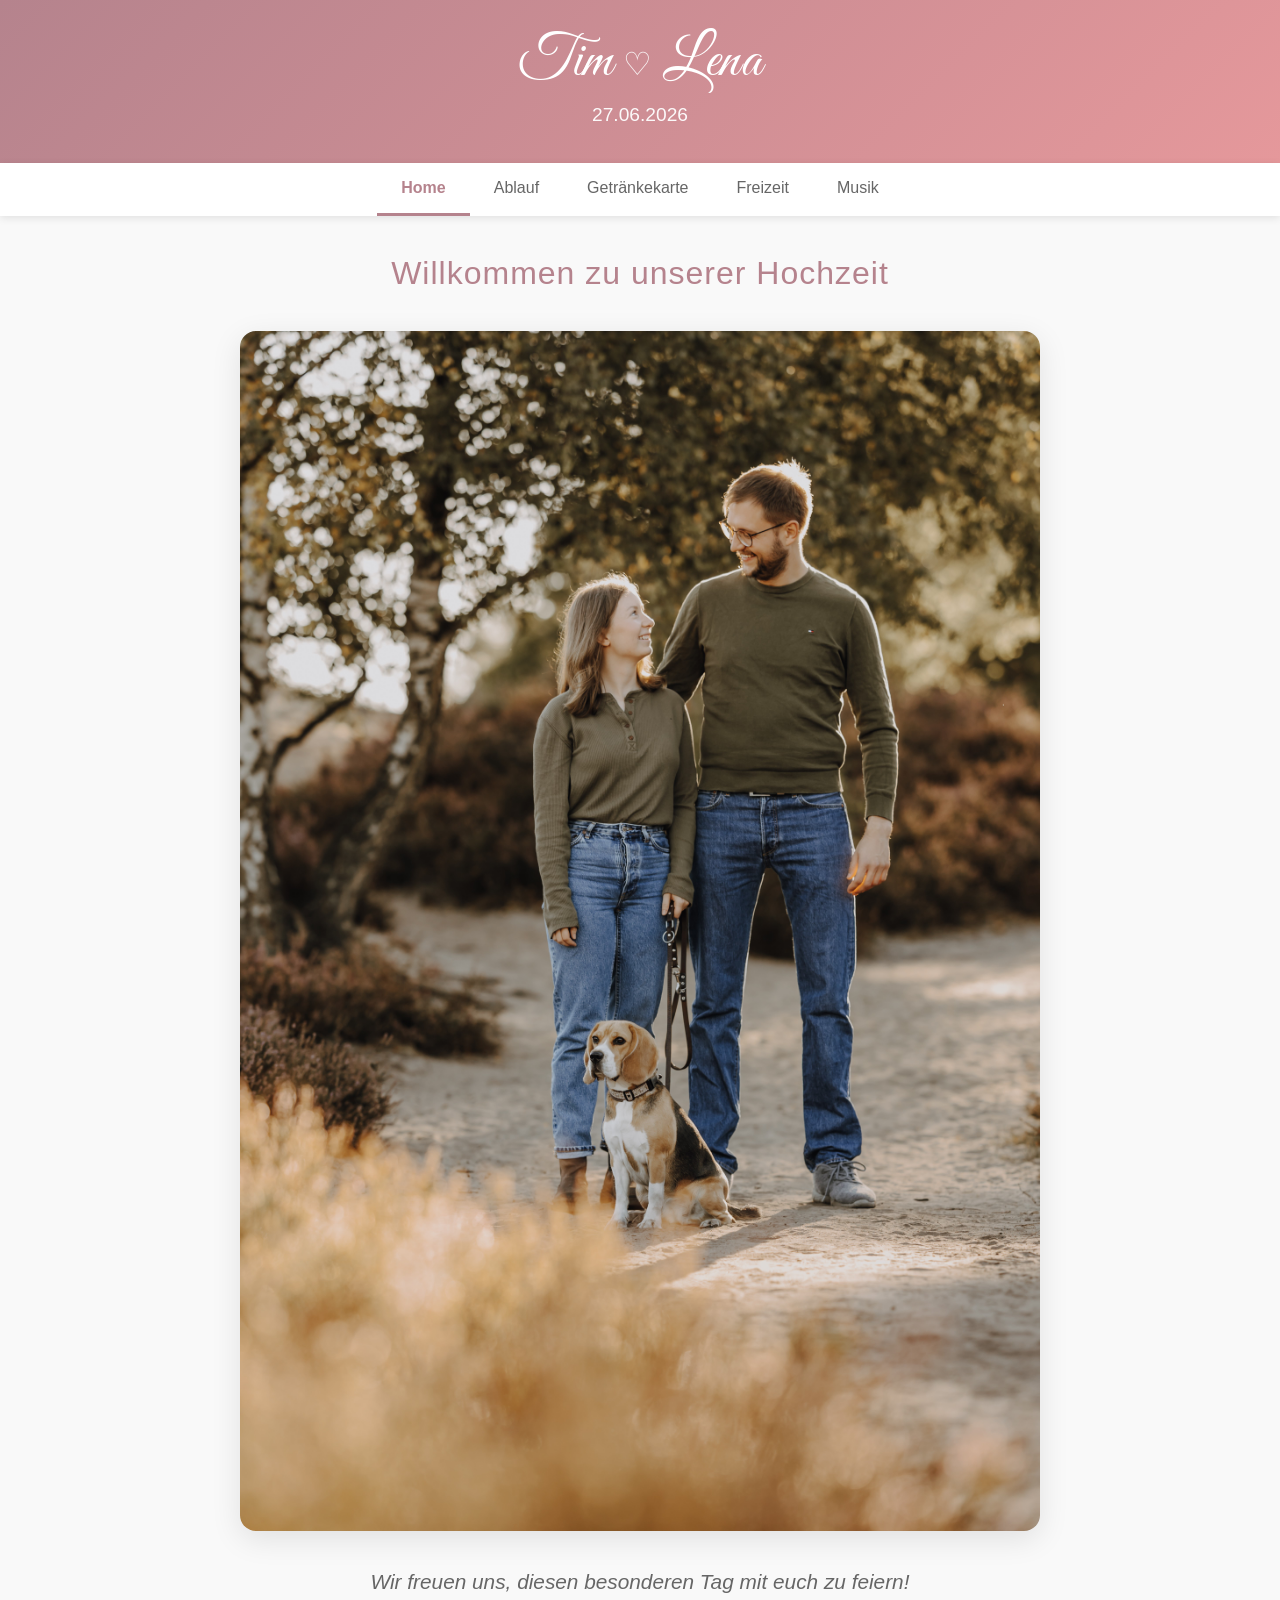
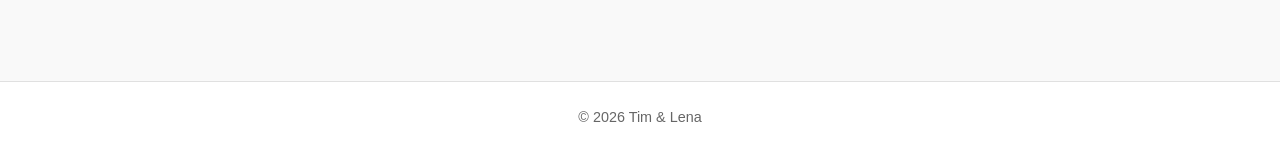
==== index.html @ 91279729 "Enhance header styles: update font family, size, weight, and letter-spacing for improved aesthetics" ====
<!DOCTYPE html>
<html lang="de">
<head>
    <meta charset="UTF-8">
    <meta name="viewport" content="width=device-width, initial-scale=1.0, viewport-fit=cover">
    <title>Tim & Lena - Hochzeit 27.06.2026</title>
    <meta name="description" content="Hochzeitswebseite Tim & Lena - 27.06.2026">
    <link rel="preconnect" href="https://fonts.googleapis.com">
    <link rel="preconnect" href="https://fonts.gstatic.com" crossorigin>
    <link href="https://fonts.googleapis.com/css2?family=Great+Vibes&display=swap" rel="stylesheet">
    <link rel="icon" type="image/svg+xml" href="favicon.svg">
    <link rel="stylesheet" href="styles.css">
</head>
<body>
    <!-- Header -->
    <header class="header">
        <h1>Tim <span class="heart">♡</span> Lena</h1>
        <p class="date">27.06.2026</p>
    </header>

    <!-- Tab Navigation -->
    <nav class="tab-navigation">
        <button class="tab-button active" data-tab="home">Home</button>
        <button class="tab-button" data-tab="ablauf">Ablauf</button>
        <button class="tab-button" data-tab="getraenke">Getränkekarte</button>
        <button class="tab-button" data-tab="freizeit">Freizeit</button>
        <button class="tab-button" data-tab="musik">Musik</button>
    </nav>

    <!-- Main Content Container -->
    <main class="content-container">
        
        <!-- Home Tab -->
        <section id="home" class="tab-content active">
            <div class="home-container">
                <h2 class="welcome-title">Willkommen zu unserer Hochzeit</h2>
                <div class="home-image-wrapper">
                    <img src="bild.jpg" alt="Tim & Lena" class="home-image" decoding="async">
                </div>
                <p class="welcome-text">Wir freuen uns, diesen besonderen Tag mit euch zu feiern!</p>

                <!-- Zeitstrahl 2012-2026 (auskommentiert)
                <section class="love-timeline-section" aria-labelledby="love-timeline-title">
                    <h3 id="love-timeline-title" class="love-timeline-title">Unser Zeitstrahl 2012-2026</h3>
                    <div class="love-timeline-grid">
                        <article class="love-year-card">
                            <p class="love-year">2012</p>
                            <img src="fotos/2014.JPEG" alt="Foto aus unserem Jahr 2012" class="love-year-image" loading="lazy">
                        </article>
                        <article class="love-year-card">
                            <p class="love-year">2013</p>
                            <img src="fotos/2015.JPEG" alt="Foto aus unserem Jahr 2013" class="love-year-image" loading="lazy">
                        </article>
                        <article class="love-year-card">
                            <p class="love-year">2014</p>
                            <img src="fotos/2014.JPEG" alt="Foto aus unserem Jahr 2014" class="love-year-image" loading="lazy">
                        </article>
                        <article class="love-year-card">
                            <p class="love-year">2015</p>
                            <img src="fotos/2015.JPEG" alt="Foto aus unserem Jahr 2015" class="love-year-image" loading="lazy">
                        </article>
                        <article class="love-year-card">
                            <p class="love-year">2016</p>
                            <img src="fotos/2016.JPEG" alt="Foto aus unserem Jahr 2016" class="love-year-image" loading="lazy">
                        </article>
                        <article class="love-year-card">
                            <p class="love-year">2017</p>
                            <img src="fotos/2017.JPEG" alt="Foto aus unserem Jahr 2017" class="love-year-image" loading="lazy">
                        </article>
                        <article class="love-year-card">
                            <p class="love-year">2018</p>
                            <img src="fotos/2018_1.JPG" alt="Foto aus unserem Jahr 2018" class="love-year-image" loading="lazy">
                        </article>
                        <article class="love-year-card">
                            <p class="love-year">2019</p>
                            <img src="fotos/2019.JPEG" alt="Foto aus unserem Jahr 2019" class="love-year-image" loading="lazy">
                        </article>
                        <article class="love-year-card">
                            <p class="love-year">2020</p>
                            <img src="fotos/2020.JPEG" alt="Foto aus unserem Jahr 2020" class="love-year-image" loading="lazy">
                        </article>
                        <article class="love-year-card">
                            <p class="love-year">2021</p>
                            <img src="fotos/2021.JPEG" alt="Foto aus unserem Jahr 2021" class="love-year-image" loading="lazy">
                        </article>
                        <article class="love-year-card">
                            <p class="love-year">2022</p>
                            <img src="fotos/2022.JPEG" alt="Foto aus unserem Jahr 2022" class="love-year-image" loading="lazy">
                        </article>
                        <article class="love-year-card">
                            <p class="love-year">2023</p>
                            <img src="fotos/2023.JPEG" alt="Foto aus unserem Jahr 2023" class="love-year-image" loading="lazy">
                        </article>
                        <article class="love-year-card">
                            <p class="love-year">2024</p>
                            <img src="fotos/2024.JPEG" alt="Foto aus unserem Jahr 2024" class="love-year-image" loading="lazy">
                        </article>
                        <article class="love-year-card">
                            <p class="love-year">2025</p>
                            <img src="fotos/2025_1.JPEG" alt="Foto aus unserem Jahr 2025" class="love-year-image" loading="lazy">
                        </article>
                        <article class="love-year-card">
                            <p class="love-year">2026</p>
                            <img src="fotos/2026.JPEG" alt="Foto aus unserem Jahr 2026" class="love-year-image" loading="lazy">
                        </article>
                    </div>
                </section>
                -->
            </div>
        </section>

        <!-- Getränkekarte Tab -->
        <section id="getraenke" class="tab-content">
            <div class="drinks-container">
                <img src="getraenke.png" alt="Getränkekarte" class="drinks-image" loading="lazy" decoding="async">
                <a href="getraenke.png" download="Getraenkekarte_Tim_Lena.png" class="download-button">Herunterladen</a>
            </div>
        </section>

        <!-- Ablauf Tab -->
        <section id="ablauf" class="tab-content">
            <div class="timeline">
                <div class="timeline-item">
                    <div class="timeline-time">14:30 Uhr</div>
                    <div class="timeline-content">
                        <h3>Ankunft der Gäste</h3>
                        <p>Wir freuen uns, euch zu unserer Hochzeit willkommen zu heißen.</p>
                    </div>
                </div>
                <div class="timeline-item">
                    <div class="timeline-time">15:00 Uhr</div>
                    <div class="timeline-content">
                        <h3>Kaffee & Kuchen</h3>
                        <p>Gemeinsam schneiden wir die Hochzeitstorte an. Anschließend gibt es ein leckeres Kuchenbuffet und Kaffee.</p>
                    </div>
                </div>
                
                <!-- Freizeit Hinweis -->
                <div class="timeline-divider">
                    <div class="freizeit-text">
                        <strong>Im Anschluss:</strong> Zeit für gemütliches Beisammensein. Lust auf etwas Abwechslung zwischendurch? Unter <a href="#freizeit" class="spiele-link" data-tab-target="freizeit">Freizeit</a> findet ihr viele tolle Ideen und Aktivitäten.<br><br>
                        
                    </div>
                </div>
                
                <div class="timeline-item">
                    <div class="timeline-time">18:00 Uhr</div>
                    <div class="timeline-content">
                        <h3>Abendessen</h3>
                        <p>Gemeinsames Abendessen vom Grillbuffet</p>
                    </div>
                </div>
                
                <!-- Abend Hinweis -->
                <div class="timeline-divider">
                    <p class="freizeit-text"><strong>Im Anschluss:</strong> Musik & Snacks. Wer Lust hat, kann tanzen oder den Abend bei guten Gesprächen genießen. Als Stärkung für die Nacht wartet frisches Popcorn direkt aus der Maschine auf euch, zusammen mit anderen kleinen Snacks.</p>
                </div>
            </div>
        </section>

        <!-- Freizeit Tab -->
        <section id="freizeit" class="tab-content">
            <div class="freizeit-container">
                <div class="freizeit-subnav" role="tablist" aria-label="Freizeit Kategorien">
                    <button class="freizeit-subtab-button active" data-freizeit-tab="spiele" role="tab" aria-selected="true">Spiele</button>
                    <button class="freizeit-subtab-button" data-freizeit-tab="fotos" role="tab" aria-selected="false">Fotos</button>
                    <button class="freizeit-subtab-button" data-freizeit-tab="gaestebuch" role="tab" aria-selected="false">Gästebuch</button>
                </div>

                <div id="freizeit-spiele" class="freizeit-subtab-content active">
                    <div class="games-container-wrapper">
                        <p class="games-intro">Wir haben eine Auswahl an Spielen für euch vorbereitet, die ihr gerne nutzen könnt. Für alle Spiele, die etwas mehr Platz benötigen - wie zum Beispiel eine ausgiebige Partie Wikinger Schach - ist die große Wiese hinter dem Haus (Schützenplatz) der perfekte Ort. Ihr gelangt direkt über die Pforte hinter dem Gartenhäuschen auf die Wiese. Wir wünschen euch ganz viel Spaß!</p>
                    </div>
                    <div class="games-container">
                        <div class="game-card">
                            <button class="game-header">
                                <h3>Ringwerfen</h3>
                                <span class="accordion-icon">+</span>
                            </button>
                            <div class="game-content">
                                <p>Ringwerfen ist ein ruhiges, leichtes Geschicklichkeitsspiel für Kinder und Erwachsene. Es kann einzeln, zu zweit oder in Teams gespielt werden.</p>
                                <h4>Ziel des Spiels</h4>
                                <p>Mit den Wurfringen möglichst viele Punkte erzielen, indem man die Ringe über die Pins mit den höchsten Punktzahlen wirft.</p>
                                <h4>So wird gespielt</h4>
                                <ul>
                                    <li>Das Zielkreuz mit den 5 Pins wird auf den Boden gelegt.</li>
                                    <li>Die Pins sind mit verschiedenen Punktzahlen beschriftet.</li>
                                    <li>Eine Grundlinie wird in ca. 4 m Entfernung markiert (Abstand kann je nach Alter und Fähigkeit angepasst werden).</li>
                                    <li>Jeder Spieler oder jedes Team wirft nacheinander mit 1 bis 5 Ringen.</li>
                                    <li>Jeder Ring, der über einem Pin landet, bringt die entsprechende Punktzahl.</li>
                                </ul>
                                <h4>Wertung</h4>
                                <ul>
                                    <li>Die Punkte aller geworfenen Ringe werden addiert.</li>
                                    <li>Wer die höchste Gesamtpunktzahl erreicht, gewinnt die Runde.</li>
                                </ul>
                                <h4>Varianten</h4>
                                <ul>
                                    <li>Bis zu 5 Spieler können gleichzeitig mit je einem Ring antreten.</li>
                                    <li>Alternativ können beliebig viele Spieler mit 5 oder weniger Ringen spielen.</li>
                                    <li>Nach jedem Durchgang kann die Entfernung zur Grundlinie vergrößert werden, um den Schwierigkeitsgrad zu steigern.</li>
                                </ul>
                            </div>
                        </div>

                        <div class="game-card">
                            <button class="game-header">
                                <h3>Riesenmikado</h3>
                                <span class="accordion-icon">+</span>
                            </button>
                            <div class="game-content">
                                <p>Riesenmikado ist die XXL-Variante des klassischen Mikado-Spiels. Es kann einzeln, zu zweit oder in Teams gespielt werden.</p>
                                <h4>Ziel des Spiels</h4>
                                <p>Die Stäbe sollen nacheinander aufgehoben werden, ohne dass sich ein anderer Stab bewegt. Je schwieriger der Stab, desto mehr Punkte gibt es.</p>
                                <h4>So wird gespielt</h4>
                                <ul>
                                    <li>Die Stäbe werden zu einem Bündel zusammengehalten und fallen gelassen, sodass sie sich kreuz und quer verteilen.</li>
                                    <li>Gespielt wird reihum: Wer an der Reihe ist, versucht einen Stab aufzunehmen, ohne die anderen zu bewegen.</li>
                                    <li>Gelingt es, darf der Spieler weitermachen. Bewegt sich ein anderer Stab, ist der nächste Spieler dran.</li>
                                    <li>In Teams wird gemeinsam gesammelt - die Punkte werden am Ende addiert.</li>
                                </ul>
                                <h4>Punktewertung</h4>
                                <ul>
                                    <li>Jeder Stab hat eine bestimmte Anzahl an Farbstrichen.</li>
                                    <li>Beim Einsammeln werden die Striche gezählt.</li>
                                    <li>Am Ende gewinnt das Team oder der Spieler mit den meisten gesammelten Strichen.</li>
                                </ul>
                                <h4>Spielende</h4>
                                <ul>
                                    <li>Wenn alle Stäbe eingesammelt wurden, werden die Punkte gezählt.</li>
                                    <li>Das Team oder der Spieler mit der höchsten Punktzahl gewinnt.</li>
                                </ul>
                            </div>
                        </div>

                        <div class="game-card">
                            <button class="game-header">
                                <h3>Shuffleboard</h3>
                                <span class="accordion-icon">+</span>
                            </button>
                            <div class="game-content">
                                <p>Shuffleboard ist ein Geschicklichkeitsspiel, bei dem Pucks über eine Bahn geschoben werden müssen. Es kann einzeln oder in Teams gespielt werden.</p>
                                <h4>Ziel des Spiels</h4>
                                <p>Die Pucks möglichst nah an das Ziel schieben oder in die höchsten Punktezonen platzieren.</p>
                                <h4>So wird gespielt</h4>
                                <ul>
                                    <li>Die Spielbahn wird auf einer ebenen Fläche aufgebaut.</li>
                                    <li>Jeder Spieler oder jedes Team erhält Pucks.</li>
                                    <li>Abwechselnd werden die Pucks über die Bahn geschoben.</li>
                                    <li>Ziel ist es, die Pucks in den markierten Zonen zu platzieren.</li>
                                </ul>
                                <h4>Wertung</h4>
                                <ul>
                                    <li>Je nach Zone, in der der Puck landet, gibt es unterschiedliche Punkte.</li>
                                    <li>Pucks, die von der Bahn fallen, zählen nicht.</li>
                                    <li>Das Team oder der Spieler mit der höchsten Punktzahl gewinnt.</li>
                                </ul>
                            </div>
                        </div>

                        <div class="game-card">
                            <button class="game-header">
                                <h3>Leitergolf</h3>
                                <span class="accordion-icon">+</span>
                            </button>
                            <div class="game-content">
                                <p>Leitergolf (auch Leiterwurfspiel genannt) ist ein unterhaltsames Wurfspiel für draußen. Es kann einzeln, zu zweit oder in Teams gespielt werden.</p>
                                <h4>Ziel des Spiels</h4>
                                <p>Mit den Bolas (zwei durch ein Seil verbundene Bälle) möglichst viele Punkte erzielen, indem man sie auf die Sprossen der Leiter wirft.</p>
                                <h4>So wird gespielt</h4>
                                <ul>
                                    <li>Die Leitergestelle werden im Abstand von ca. 5 Metern aufgestellt.</li>
                                    <li>Jeder Spieler oder jedes Team erhält 3 Bolas (meist in verschiedenen Farben).</li>
                                    <li>Abwechselnd werfen die Spieler ihre Bolas auf die gegnerische Leiter.</li>
                                    <li>Die Bolas sollen sich um die Sprossen wickeln und dort hängen bleiben.</li>
                                    <li>Jede Sprosse hat einen unterschiedlichen Punktewert (meist: obere Sprosse 3 Punkte, mittlere 2 Punkte, untere 1 Punkt).</li>
                                </ul>
                                <h4>Wertung</h4>
                                <ul>
                                    <li>Nach jeder Runde werden die Punkte gezählt.</li>
                                    <li>Nur Bolas, die fest um eine Sprosse gewickelt sind, zählen.</li>
                                    <li>Das Spiel wird bis zu einer vereinbarten Punktzahl gespielt (z.B. 21 Punkte).</li>
                                    <li>Wer zuerst die Zielpunktzahl erreicht, gewinnt.</li>
                                </ul>
                            </div>
                        </div>

                        <div class="game-card">
                            <button class="game-header">
                                <h3>Wikinger Schach</h3>
                                <span class="accordion-icon">+</span>
                            </button>
                            <div class="game-content">
                                <p>Wikinger Schach, auch Kubb genannt, ist ein traditionelles skandinavisches Wurfspiel für draußen. Es wird in zwei Teams gespielt.</p>
                                <h4>Ziel des Spiels</h4>
                                <p>Alle gegnerischen Kubbs (Holzklötze) und zum Schluss den König in der Spielfeldmitte umwerfen.</p>
                                <h4>So wird gespielt</h4>
                                <ul>
                                    <li>Das Spielfeld (ca. 5x8 Meter) wird mit den Eckstäben markiert.</li>
                                    <li>Je 5 Kubbs werden auf den beiden Grundlinien aufgestellt, der König steht in der Mitte.</li>
                                    <li>Die Teams werfen abwechselnd mit 6 Wurfhölzern auf die gegnerischen Kubbs.</li>
                                    <li>Umgeworfene Kubbs werden vom Gegner ins eigene Feld geworfen und dort wieder aufgestellt (Feldkubbs).</li>
                                    <li>In der nächsten Runde müssen zuerst alle Feldkubbs umgeworfen werden, bevor die Basiskubbs angegriffen werden dürfen.</li>
                                </ul>
                                <h4>Spielende</h4>
                                <ul>
                                    <li>Wenn alle gegnerischen Kubbs umgeworfen sind, darf das Team versuchen, den König zu treffen.</li>
                                    <li>Wer den König umwirft, gewinnt das Spiel.</li>
                                    <li>Achtung: Wird der König zu früh umgeworfen, verliert das Team sofort!</li>
                                </ul>
                            </div>
                        </div>

                        <div class="game-card">
                            <button class="game-header">
                                <h3>Stakk</h3>
                                <span class="accordion-icon">+</span>
                            </button>
                            <div class="game-content">
                                <p>Stakk ist ein modernes Outdoor-Wurfspiel, das Geschicklichkeit und Strategie vereint. Es kann einzeln oder in Teams gespielt werden.</p>
                                <h4>Ziel des Spiels</h4>
                                <p>Mit den Wurfscheiben die eigenen Stapel bauen und die gegnerischen Stapel umwerfen, um als Erstes eine Reihe von 5 Scheiben zu erreichen.</p>
                                <h4>So wird gespielt</h4>
                                <ul>
                                    <li>Die Spieler stehen in ca. 4-6 Meter Entfernung voneinander.</li>
                                    <li>Jeder Spieler oder jedes Team erhält 8 Wurfscheiben in einer Farbe.</li>
                                    <li>Abwechselnd werfen die Spieler ihre Scheiben auf die gegnerische Seite.</li>
                                    <li>Eine Scheibe, die auf der Spielfläche landet, wird zum Stapel hinzugefügt.</li>
                                    <li>Trifft man einen gegnerischen Stapel, wird dieser verkleinert oder zerstört.</li>
                                </ul>
                                <h4>Wertung und Spielende</h4>
                                <ul>
                                    <li>Wer zuerst einen Stapel von 5 Scheiben erreicht, gewinnt das Spiel.</li>
                                    <li>Alternativ kann auf Punkte gespielt werden: Jede Scheibe im Stapel = 1 Punkt.</li>
                                    <li>Das Team mit den meisten Punkten nach einer festgelegten Anzahl von Runden gewinnt.</li>
                                </ul>
                            </div>
                        </div>
                    </div>
                </div>

                <div id="freizeit-gaestebuch" class="freizeit-subtab-content">
                    <div class="guestbook-box">
                        <h3>Gästebuch</h3>
                        <p>Unser Gästebuch liegt für euch bereit und freut sich über liebe Worte, Erinnerungen und kleine Wünsche für uns. Wenn ihr mögt, könnt ihr eure Fotos aus der Fotobox direkt ausdrucken und dazukleben.</p>
                    </div>
                </div>

                <div id="freizeit-fotos" class="freizeit-subtab-content">
                    <div class="photos-container">
                        <div class="photos-box">
                            <h3>Fotobox</h3>
                            <p class="photos-intro">Im Wohnzimmer steht eine Fotobox für euch bereit! Haltet die schönsten Momente des Tages fest – alle Fotos werden automatisch digital gespeichert. Für unser Gästebuch und als persönliche Erinnerung habt ihr die Möglichkeit, eure Lieblingsbilder direkt auszudrucken. Da die Druckkapazität begrenzt ist, bitten wir euch, damit sorgsam umzugehen.</p>
                        </div>
                    </div>

                    <div class="photos-container">
                        <div class="photos-box photos-snapshots-box">
                            <h3>Schnappschüsse</h3>
                            <p>Habt ihr im Laufe des Tages besondere, lustige oder emotionale Momente mit eurem Smartphone eingefangen? Wir würden uns riesig freuen, wenn ihr diese Erinnerungen mit uns teilt und sie in unser gemeinsames Fotoalbum hochladet. Scannt dafür einfach ganz unkompliziert den QR-Code. Falls ihr etwas Inspiration für tolle Motive sucht, schaut mal hier vorbei:</p>
                        </div>

                        <div class="photo-challenge">
                            <h3>Inspiration</h3>
                            <div class="challenge-grid">
                                <div class="challenge-item">
                                    <span class="challenge-number">1</span>
                                    <p>Mache ein Foto mit dem Gast, der den kürzesten Anreiseweg hatte.</p>
                                </div>
                                <div class="challenge-item">
                                    <span class="challenge-number">2</span>
                                    <p>Fotografiere das lustigste Tanzbild</p>
                                </div>
                                <div class="challenge-item">
                                    <span class="challenge-number">3</span>
                                    <p>Halte einen besonderen Moment beim Spielen fest</p>
                                </div>
                                <div class="challenge-item">
                                    <span class="challenge-number">4</span>
                                    <p>Mache ein Selfie mit dem Brautpaar</p>
                                </div>
                                <div class="challenge-item">
                                    <span class="challenge-number">5</span>
                                    <p>Fotografiere das schönste Lächeln des Tages</p>
                                </div>
                                <div class="challenge-item">
                                    <span class="challenge-number">6</span>
                                    <p>Mache ein Gruppenfoto mit deinem Tisch</p>
                                </div>
                                <div class="challenge-item">
                                    <span class="challenge-number">7</span>
                                    <p>Fotografiere das schönste Outfit</p>
                                </div>
                                <div class="challenge-item">
                                    <span class="challenge-number">8</span>
                                    <p>Halte einen spontanen Moment fest</p>
                                </div>
                                <div class="challenge-item">
                                    <span class="challenge-number">9</span>
                                    <p>Mache ein Foto beim Grillbuffet</p>
                                </div>
                                <div class="challenge-item">
                                    <span class="challenge-number">10</span>
                                    <p>Mache ein Foto mit einer Person, die du vor dieser Hochzeit noch nicht kanntest.</p>
                                </div>
                            </div>
                        </div>

                        <div class="photo-album-notice">
                            <p><strong>Hinweis:</strong> Aus datenschutzrechtlichen Gründen steht das gemeinsame Fotoalbum nur über einen QR-Code zur Verfügung und ist nicht auf dieser Webseite zu finden. Den QR-Code findet ihr vor Ort bei der Hochzeit.</p>
                        </div>
                    </div>
                </div>
            </div>
        </section>

        <!-- Musik Tab -->
        <section id="musik" class="tab-content">
            <div class="music-container">
                <p class="music-intro">Hilf uns, die perfekte Playlist für unsere Hochzeit zu erstellen! Füge deine Lieblingssongs hinzu und feiere mit uns zu deiner Musik.</p>
                <div class="music-box">
                    <h3>Unsere kollaborative Hochzeits-Playlist</h3>
                    <p>Unsere Spotify-Playlist ist kollaborativ – das bedeutet, jeder kann Songs hinzufügen!</p>
                    <a href="#" class="spotify-button" target="_blank" rel="noopener noreferrer">Zur Spotify Playlist</a>
                    
                    <div class="music-instructions">
                        <h4>So fügst du Songs hinzu:</h4>
                        <ol>
                            <li>Klicke auf den Button oben, um zur Playlist zu gelangen</li>
                            <li>Öffne die Playlist in der Spotify-App (falls du sie installiert hast)</li>
                            <li>Tippe auf die drei Punkte (...) und wähle "Zur Playlist hinzufügen"</li>
                            <li>Oder: Suche deinen Lieblingssong und füge ihn direkt hinzu</li>
                        </ol>
                    </div>
                    
                    <p class="music-note">Tipp: Wenn du Spotify noch nicht hast, kannst du es kostenlos herunterladen!</p>
                </div>
            </div>
        </section>

    </main>

    <!-- Footer -->
    <footer class="footer">
        <p>&copy; 2026 Tim & Lena</p>
    </footer>

    <!-- Back to Top Button -->
    <button id="backToTop" class="back-to-top" aria-label="Nach oben scrollen">
        <span>↑</span>
    </button>

    <script src="script.js"></script>
</body>
</html>
---- styles.css ----
/* ===== Reset & Base Styles ===== */
* {
    margin: 0;
    padding: 0;
    box-sizing: border-box;
}

:root {
    --rosa: #FFC0CB;
    --altrosa: #E5989B;
    --dunkel-rosa: #B5838D;
    --hellgrau: #F9F9F9;
    --weiss: #FFFFFF;
    --text-dunkel: #333333;
    --text-hell: #666666;
    --schatten: rgba(0, 0, 0, 0.1);
}

html {
    scroll-behavior: smooth;
}

body {
    font-family: 'Segoe UI', Tahoma, Geneva, Verdana, sans-serif;
    background-color: var(--hellgrau);
    color: var(--text-dunkel);
    line-height: 1.6;
    min-height: 100vh;
    display: flex;
    flex-direction: column;
    -webkit-font-smoothing: antialiased;
    -moz-osx-font-smoothing: grayscale;
    overflow-x: hidden;
}

img {
    max-width: 100%;
    height: auto;
}

a,
p,
h1,
h2,
h3,
h4,
li {
    overflow-wrap: break-word;
}

/* ===== Header ===== */
.header {
    background: linear-gradient(135deg, var(--dunkel-rosa) 0%, var(--altrosa) 100%);
    color: var(--weiss);
    text-align: center;
    padding: 2rem 1rem;
    box-shadow: 0 2px 10px var(--schatten);
}

.header h1 {
    font-family: 'Great Vibes', 'Brush Script MT', cursive;
    font-size: 3.6rem;
    font-weight: 400;
    letter-spacing: 0.25px;
    line-height: 1.05;
    margin-bottom: 0.5rem;
}

.header .heart {
    color: var(--weiss);
    font-size: 2rem;
    display: inline-block;
    animation: heartbeat 2s ease-in-out infinite;
    opacity: 0.9;
}

@keyframes heartbeat {
    0%, 100% {
        transform: scale(1);
    }
    50% {
        transform: scale(1.1);
    }
}

.header .date {
    font-size: 1.2rem;
    font-weight: 300;
    opacity: 0.95;
}

/* ===== Tab Navigation ===== */
.tab-navigation {
    background-color: var(--weiss);
    display: flex;
    justify-content: center;
    flex-wrap: wrap;
    box-shadow: 0 2px 8px var(--schatten);
    position: sticky;
    top: 0;
    z-index: 100;
    gap: 0;
    padding-left: env(safe-area-inset-left);
    padding-right: env(safe-area-inset-right);
}

.tab-button {
    background-color: transparent;
    border: none;
    padding: 1rem 1.5rem;
    font-size: 1rem;
    color: var(--text-hell);
    cursor: pointer;
    transition: all 0.3s ease;
    border-bottom: 3px solid transparent;
    font-weight: 500;
    -webkit-tap-highlight-color: transparent;
    touch-action: manipulation;
}

.tab-button:hover {
    color: var(--dunkel-rosa);
    background-color: var(--hellgrau);
}

.tab-button.active {
    color: var(--dunkel-rosa);
    border-bottom-color: var(--dunkel-rosa);
    font-weight: 600;
}

.tab-button:focus {
    outline: 2px solid var(--altrosa);
    outline-offset: -2px;
}

/* ===== Main Content ===== */
.content-container {
    flex: 1;
    max-width: 1200px;
    width: 100%;
    margin: 0 auto;
    padding: 2rem 1rem;
    padding-left: max(1rem, env(safe-area-inset-left));
    padding-right: max(1rem, env(safe-area-inset-right));
}

.tab-content {
    display: none;
    animation: fadeIn 0.4s ease-in;
}

.tab-content.active {
    display: block;
}

@keyframes fadeIn {
    from {
        opacity: 0;
        transform: translateY(10px);
    }
    to {
        opacity: 1;
        transform: translateY(0);
    }
}

.tab-content h2 {
    font-size: 2rem;
    color: var(--dunkel-rosa);
    margin-bottom: 1.5rem;
    text-align: center;
    font-weight: 400;
}

/* ===== Home Tab ===== */
.home-container {
    text-align: center;
    max-width: 800px;
    margin: 0 auto;
}

.welcome-title {
    font-size: 2.5rem;
    color: var(--dunkel-rosa);
    margin-bottom: 2rem;
    font-weight: 300;
    letter-spacing: 1px;
}

.home-image-wrapper {
    margin: 2rem 0;
    border-radius: 16px;
    overflow: hidden;
    box-shadow: 0 8px 30px var(--schatten);
}

.home-image {
    width: 100%;
    height: auto;
    display: block;
    object-fit: cover;
}

.welcome-text {
    font-size: 1.3rem;
    color: var(--text-hell);
    line-height: 1.8;
    margin-top: 2rem;
    font-style: italic;
}

.love-timeline-section {
    margin-top: 3.5rem;
    text-align: left;
}

.love-timeline-title {
    font-size: 1.9rem;
    color: var(--dunkel-rosa);
    text-align: center;
    margin-bottom: 1.75rem;
    font-weight: 400;
}

.love-timeline-grid {
    display: grid;
    grid-template-columns: repeat(auto-fit, minmax(180px, 1fr));
    gap: 1.2rem;
}

.love-year-card {
    background-color: var(--weiss);
    border-radius: 12px;
    box-shadow: 0 4px 14px var(--schatten);
    overflow: hidden;
    border: 1px solid #f0e4e7;
    transition: transform 0.25s ease, box-shadow 0.25s ease;
}

.love-year-card:hover {
    transform: translateY(-4px);
    box-shadow: 0 10px 24px rgba(0, 0, 0, 0.16);
}

.love-year {
    font-size: 1.05rem;
    font-weight: 700;
    letter-spacing: 1px;
    color: var(--weiss);
    background: linear-gradient(135deg, var(--dunkel-rosa) 0%, var(--altrosa) 100%);
    padding: 0.55rem 0.9rem;
    margin: 0;
    text-align: center;
}

.love-year-image {
    width: 100%;
    aspect-ratio: 4 / 5;
    display: block;
    object-fit: cover;
}

/* ===== Getränkekarte Tab ===== */
.drinks-container {
    background-color: var(--weiss);
    border-radius: 12px;
    padding: 2rem;
    box-shadow: 0 4px 15px var(--schatten);
    text-align: center;
}

.drinks-image {
    max-width: 100%;
    height: auto;
    border-radius: 8px;
    margin-bottom: 1.5rem;
    box-shadow: 0 2px 10px var(--schatten);
}

.download-button {
    display: inline-block;
    background-color: var(--dunkel-rosa);
    color: var(--weiss);
    padding: 0.75rem 2rem;
    border-radius: 25px;
    text-decoration: none;
    font-weight: 500;
    transition: all 0.3s ease;
    box-shadow: 0 2px 8px var(--schatten);
}

.download-button:hover {
    background-color: var(--altrosa);
    transform: translateY(-2px);
    box-shadow: 0 4px 12px var(--schatten);
}

/* ===== Ablauf Tab ===== */
.timeline {
    position: relative;
    padding-left: 3rem;
}

.timeline::before {
    content: '';
    position: absolute;
    left: 0;
    top: 0;
    bottom: 0;
    width: 4px;
    background: linear-gradient(to bottom, var(--rosa), var(--altrosa), var(--dunkel-rosa));
    border-radius: 2px;
}

.timeline-item {
    position: relative;
    margin-bottom: 3rem;
    padding-left: 2rem;
}

.timeline-item::before {
    content: '';
    position: absolute;
    left: -1rem;
    top: 0.5rem;
    width: 1.5rem;
    height: 1.5rem;
    border-radius: 50%;
    background: linear-gradient(135deg, var(--dunkel-rosa) 0%, var(--altrosa) 100%);
    border: 4px solid var(--weiss);
    box-shadow: 0 0 0 4px var(--rosa), 0 2px 8px rgba(0, 0, 0, 0.15);
    z-index: 2;
}

.timeline-time {
    display: inline-block;
    background: linear-gradient(135deg, var(--dunkel-rosa) 0%, var(--altrosa) 100%);
    color: var(--weiss);
    font-size: 1.2rem;
    font-weight: 700;
    padding: 0.5rem 1.25rem;
    border-radius: 25px;
    margin-bottom: 0.75rem;
    box-shadow: 0 3px 10px rgba(181, 131, 141, 0.3);
    letter-spacing: 0.5px;
}

.timeline-content {
    background-color: var(--weiss);
    padding: 2rem;
    border-radius: 12px;
    box-shadow: 0 4px 15px var(--schatten);
    transition: all 0.3s ease;
    border-left: 4px solid var(--altrosa);
}

.timeline-content:hover {
    transform: translateY(-3px);
    box-shadow: 0 8px 25px rgba(0, 0, 0, 0.15);
    border-left-color: var(--dunkel-rosa);
}

.timeline-content h3 {
    font-size: 1.5rem;
    color: var(--dunkel-rosa);
    margin-bottom: 0.75rem;
    font-weight: 600;
}

.timeline-content p {
    color: var(--text-hell);
    font-size: 1.05rem;
    line-height: 1.7;
}

/* Timeline Divider für Freizeit */
.timeline-divider {
    position: relative;
    margin: 3rem 0;
    padding-left: 2rem;
}

.timeline-divider::before {
    content: '';
    position: absolute;
    left: -0.95rem;
    top: 50%;
    transform: translateY(-50%);
    width: 1.2rem;
    height: 1.2rem;
    border-radius: 50%;
    background: linear-gradient(135deg, var(--rosa) 0%, var(--altrosa) 100%);
    border: 3px solid var(--weiss);
    box-shadow: 0 0 0 3px var(--rosa), 0 2px 6px rgba(0, 0, 0, 0.1);
}

.freizeit-text {
    background: linear-gradient(135deg, #FFF5F8 0%, var(--hellgrau) 100%);
    color: var(--text-dunkel);
    padding: 1.75rem 2rem;
    border-radius: 12px;
    font-style: italic;
    font-size: 1.05rem;
    border-left: 5px solid var(--altrosa);
    box-shadow: 0 4px 15px var(--schatten);
    line-height: 1.8;
}

.freizeit-text strong {
    color: var(--dunkel-rosa);
    font-weight: 600;
    font-style: normal;
}

.spiele-link {
    color: var(--dunkel-rosa);
    text-decoration: none;
    font-weight: 600;
    border-bottom: 2px solid var(--altrosa);
    transition: all 0.3s ease;
    padding-bottom: 2px;
}

.spiele-link:hover {
    color: var(--rosa);
    border-bottom-color: var(--rosa);
}

/* ===== Freizeit Tab ===== */
.freizeit-container {
    max-width: 900px;
    margin: 0 auto;
}

.freizeit-intro {
    text-align: center;
    font-size: 1.1rem;
    color: var(--text-hell);
    margin-bottom: 2rem;
    line-height: 1.8;
}

.freizeit-subnav {
    display: flex;
    justify-content: center;
    flex-wrap: wrap;
    gap: 0.75rem;
    margin-bottom: 2rem;
}

.freizeit-subtab-button {
    border: 1px solid rgba(181, 131, 141, 0.25);
    background-color: var(--weiss);
    color: var(--dunkel-rosa);
    border-radius: 999px;
    padding: 0.8rem 1.4rem;
    font-size: 1rem;
    font-weight: 600;
    cursor: pointer;
    transition: all 0.3s ease;
    box-shadow: 0 2px 8px var(--schatten);
    touch-action: manipulation;
}

.freizeit-subtab-button:hover {
    background-color: #fff5f7;
}

.freizeit-subtab-button.active {
    background: linear-gradient(135deg, var(--dunkel-rosa) 0%, var(--altrosa) 100%);
    color: var(--weiss);
    border-color: transparent;
}

.freizeit-subtab-content {
    display: none;
}

.freizeit-subtab-content.active {
    display: block;
}

.guestbook-box {
    background-color: var(--weiss);
    border-radius: 12px;
    padding: 2.5rem;
    box-shadow: 0 4px 15px var(--schatten);
    text-align: center;
}

.guestbook-box h3 {
    font-size: 1.5rem;
    color: var(--dunkel-rosa);
    margin-bottom: 1rem;
    font-weight: 500;
}

.guestbook-box p {
    color: var(--text-hell);
    margin-bottom: 1rem;
    line-height: 1.8;
}

/* ===== Spiele Tab ===== */
.games-container {
    display: flex;
    flex-direction: column;
    gap: 1rem;
}

.game-card {
    background-color: var(--weiss);
    border-radius: 8px;
    overflow: hidden;
    box-shadow: 0 2px 8px var(--schatten);
    transition: box-shadow 0.3s ease;
}

.game-card:hover {
    box-shadow: 0 4px 15px var(--schatten);
}

.game-header {
    width: 100%;
    background-color: var(--weiss);
    border: none;
    padding: 1.5rem;
    cursor: pointer;
    display: flex;
    justify-content: space-between;
    align-items: center;
    transition: background-color 0.3s ease;
    -webkit-tap-highlight-color: transparent;
    touch-action: manipulation;
}

.game-header:hover {
    background-color: var(--hellgrau);
}

.game-header:active {
    background-color: #F0F0F0;
}

.game-header h3 {
    font-size: 1.3rem;
    color: var(--dunkel-rosa);
    font-weight: 500;
    text-align: left;
}

.accordion-icon {
    font-size: 1.5rem;
    color: var(--dunkel-rosa);
    font-weight: 300;
    transition: transform 0.3s ease;
}

.game-card.active .accordion-icon {
    transform: rotate(45deg);
}

.game-content {
    max-height: 0;
    overflow: hidden;
    transition: max-height 0.4s ease, padding 0.4s ease;
    padding: 0 1.5rem;
}

.game-card.active .game-content {
    max-height: 1000px;
    padding: 0 1.5rem 1.5rem 1.5rem;
}

.game-content h4 {
    color: var(--dunkel-rosa);
    margin-top: 1rem;
    margin-bottom: 0.5rem;
    font-size: 1.1rem;
    font-weight: 500;
}

.game-content p {
    color: var(--text-hell);
    margin-bottom: 1rem;
    line-height: 1.6;
}

.game-content ul {
    list-style-position: outside;
    color: var(--text-hell);
    padding-left: 1.5rem;
    margin-left: 0;
}

.game-content li {
    margin-bottom: 0.5rem;
    padding-left: 0.5rem;
    line-height: 1.6;
}

/* ===== Musik Tab ===== */
.music-container,
.photos-container,
.games-container-wrapper {
    max-width: 700px;
    margin: 0 auto;
}

.music-intro,
.photos-intro,
.games-intro {
    text-align: center;
    font-size: 1.1rem;
    color: var(--text-hell);
    margin-bottom: 2rem;
    line-height: 1.8;
}

.music-box,
.photos-box {
    background-color: var(--weiss);
    border-radius: 12px;
    padding: 2.5rem;
    box-shadow: 0 4px 15px var(--schatten);
    text-align: center;
}

.photos-container .photos-box {
    margin-bottom: 1.5rem;
}

.music-box h3,
.photos-box h3 {
    font-size: 1.5rem;
    color: var(--dunkel-rosa);
    margin-bottom: 1rem;
    font-weight: 500;
}

.music-box p,
.photos-box p {
    color: var(--text-hell);
    margin-bottom: 1.5rem;
    line-height: 1.6;
}

.spotify-button,
.photos-button {
    display: inline-block;
    background-color: var(--dunkel-rosa);
    color: var(--weiss);
    padding: 1rem 2.5rem;
    border-radius: 30px;
    text-decoration: none;
    font-weight: 600;
    font-size: 1.1rem;
    transition: all 0.3s ease;
    box-shadow: 0 4px 12px var(--schatten);
    margin: 1rem 0;
    touch-action: manipulation;
}

.spotify-button:hover,
.photos-button:hover {
    background-color: var(--altrosa);
    transform: translateY(-3px);
    box-shadow: 0 6px 20px var(--schatten);
}

.music-note,
.photos-note {
    font-size: 0.9rem;
    color: var(--text-hell);
    font-style: italic;
    margin-top: 1rem;
}

.music-instructions {
    background-color: var(--hellgrau);
    border-radius: 8px;
    padding: 1.5rem;
    margin: 1.5rem 0;
    text-align: left;
}

.music-instructions h4 {
    color: var(--dunkel-rosa);
    font-size: 1.1rem;
    margin-bottom: 1rem;
    font-weight: 500;
}

.music-instructions ol {
    padding-left: 1.5rem;
    color: var(--text-hell);
    line-height: 1.8;
}

.music-instructions li {
    margin-bottom: 0.75rem;
    font-size: 0.95rem;
}

/* ===== Fotochallenge ===== */
.photo-challenge {
    margin-top: 3rem;
    background-color: var(--weiss);
    border-radius: 12px;
    padding: 2.5rem;
    box-shadow: 0 4px 15px var(--schatten);
}

.photo-challenge h3 {
    font-size: 1.5rem;
    color: var(--dunkel-rosa);
    margin-bottom: 1rem;
    font-weight: 500;
    text-align: center;
}

.challenge-intro {
    text-align: center;
    color: var(--text-hell);
    margin-bottom: 2rem;
    font-size: 1rem;
    line-height: 1.6;
}

.challenge-grid {
    display: grid;
    grid-template-columns: repeat(auto-fit, minmax(250px, 1fr));
    gap: 1.25rem;
}

.challenge-item {
    display: flex;
    align-items: center;
    gap: 1rem;
    background-color: var(--hellgrau);
    padding: 1.25rem;
    border-radius: 8px;
    transition: all 0.3s ease;
    border-left: 4px solid var(--altrosa);
}

.challenge-item:hover {
    transform: translateY(-2px);
    box-shadow: 0 4px 12px var(--schatten);
    border-left-color: var(--dunkel-rosa);
}

.challenge-number {
    flex-shrink: 0;
    width: 2.5rem;
    height: 2.5rem;
    background: linear-gradient(135deg, var(--dunkel-rosa) 0%, var(--altrosa) 100%);
    color: var(--weiss);
    border-radius: 50%;
    display: flex;
    align-items: center;
    justify-content: center;
    font-weight: 600;
    font-size: 1.1rem;
}

.challenge-item p {
    flex: 1;
    color: var(--text-dunkel);
    font-size: 0.95rem;
    line-height: 1.5;
    margin: 0;
}

/* Fotoalbum Hinweis */
.photo-album-notice {
    margin-top: 2.5rem;
    background-color: #FFF9F0;
    border: 2px solid var(--altrosa);
    border-radius: 8px;
    padding: 1.5rem;
    text-align: center;
}

.photo-album-notice p {
    color: var(--text-dunkel);
    font-size: 0.95rem;
    line-height: 1.7;
    margin: 0;
}

.photo-album-notice strong {
    color: var(--dunkel-rosa);
    font-weight: 600;
}

/* ===== Footer ===== */
.footer {
    background-color: var(--weiss);
    text-align: center;
    padding: 1.5rem;
    color: var(--text-hell);
    font-size: 0.9rem;
    border-top: 1px solid #E0E0E0;
    margin-top: 3rem;
    padding-left: max(1.5rem, env(safe-area-inset-left));
    padding-right: max(1.5rem, env(safe-area-inset-right));
    padding-bottom: max(1.5rem, env(safe-area-inset-bottom));
}

/* ===== Back to Top Button ===== */
.back-to-top {
    position: fixed;
    bottom: max(2rem, env(safe-area-inset-bottom));
    right: max(2rem, env(safe-area-inset-right));
    width: 3rem;
    height: 3rem;
    background: linear-gradient(135deg, var(--dunkel-rosa) 0%, var(--altrosa) 100%);
    color: var(--weiss);
    border: none;
    border-radius: 50%;
    font-size: 1.5rem;
    cursor: pointer;
    box-shadow: 0 4px 12px var(--schatten);
    opacity: 0;
    visibility: hidden;
    transition: all 0.3s ease;
    z-index: 1000;
    -webkit-tap-highlight-color: transparent;
}

.back-to-top.visible {
    opacity: 1;
    visibility: visible;
}

.back-to-top:hover {
    transform: translateY(-3px);
    box-shadow: 0 6px 20px var(--schatten);
}

.back-to-top:active {
    transform: translateY(-1px);
}

.back-to-top span {
    display: block;
    line-height: 1;
}

/* ===== Responsive Design ===== */
@media (max-width: 768px) {
    .header {
        padding: 1.75rem 1rem;
    }

    .header h1 {
        font-size: 3rem;
    }

    .header .heart {
        font-size: 1.6rem;
    }

    .header .date {
        font-size: 1rem;
    }

    .welcome-title {
        font-size: 2rem;
        margin-bottom: 1.5rem;
    }

    .welcome-text {
        font-size: 1.1rem;
    }

    .love-timeline-section {
        margin-top: 2.75rem;
    }

    .love-timeline-title {
        font-size: 1.6rem;
        margin-bottom: 1.4rem;
    }

    .love-timeline-grid {
        grid-template-columns: repeat(2, minmax(0, 1fr));
        gap: 1rem;
    }

    .tab-navigation {
        overflow-x: auto;
        -webkit-overflow-scrolling: touch;
        justify-content: flex-start;
        flex-wrap: nowrap;
        scrollbar-width: none;
        -ms-overflow-style: none;
        scroll-snap-type: x proximity;
    }

    .tab-navigation::-webkit-scrollbar {
        display: none;
    }

    .tab-button {
        padding: 0.75rem 1rem;
        font-size: 0.85rem;
        flex: 0 0 auto;
        min-width: fit-content;
        white-space: nowrap;
        scroll-snap-align: center;
    }

    .content-container {
        padding: 1.5rem 1rem;
    }

    .tab-content h2 {
        font-size: 1.5rem;
        margin-bottom: 1.25rem;
    }

    .timeline {
        padding-left: 2.5rem;
    }

    .timeline::before {
        width: 3px;
    }

    .timeline-item {
        padding-left: 1.75rem;
        margin-bottom: 2.5rem;
    }

    .timeline-item::before {
        width: 1.3rem;
        height: 1.3rem;
        left: -0.9rem;
        border-width: 3px;
        box-shadow: 0 0 0 3px var(--rosa), 0 2px 6px rgba(0, 0, 0, 0.12);
    }

    .timeline-time {
        font-size: 1.1rem;
        padding: 0.45rem 1.1rem;
    }

    .timeline-content {
        padding: 1.5rem;
        border-left-width: 3px;
    }

    .timeline-content:hover {
        transform: none;
    }

    .timeline-divider {
        margin: 2.5rem 0;
        padding-left: 1.75rem;
    }

    .timeline-divider::before {
        left: -0.85rem;
        width: 1rem;
        height: 1rem;
        border-width: 2.5px;
    }

    .freizeit-text {
        padding: 1.25rem 1.5rem;
        font-size: 0.95rem;
        border-left-width: 4px;
    }

    .freizeit-intro {
        font-size: 1rem;
        margin-bottom: 1.5rem;
    }

    .freizeit-subnav {
        gap: 0.6rem;
        margin-bottom: 1.5rem;
    }

    .freizeit-subtab-button {
        padding: 0.7rem 1.15rem;
        font-size: 0.95rem;
        min-height: 44px;
    }

    .guestbook-box {
        padding: 2rem;
    }

    .drinks-container,
    .music-box,
    .photos-box {
        padding: 1.5rem;
    }

    .game-header {
        padding: 1.25rem 1rem;
    }

    .game-header h3 {
        font-size: 1.05rem;
        line-height: 1.3;
    }

    .game-content {
        padding: 0 1rem;
        font-size: 0.95rem;
        line-height: 1.6;
    }

    .game-card.active .game-content {
        padding: 0 1rem 1.25rem 1rem;
    }

    .game-content h4 {
        font-size: 1rem;
        margin-top: 1rem;
    }

    .game-content ul {
        padding-left: 1.25rem;
    }

    .game-content li {
        margin-bottom: 0.6rem;
        padding-left: 0.4rem;
    }

    .music-box h3,
    .photos-box h3 {
        font-size: 1.3rem;
    }

    .music-instructions {
        padding: 1.25rem;
        margin: 1.25rem 0;
    }

    .music-instructions h4 {
        font-size: 1rem;
    }

    .music-instructions ol {
        padding-left: 1.25rem;
    }

    .music-instructions li {
        font-size: 0.9rem;
        margin-bottom: 0.6rem;
    }

    /* Fotochallenge Tablet */
    .photo-challenge {
        margin-top: 2.5rem;
        padding: 2rem;
    }

    .photo-challenge h3 {
        font-size: 1.4rem;
    }

    .challenge-intro {
        font-size: 0.95rem;
        margin-bottom: 1.75rem;
    }

    .challenge-grid {
        grid-template-columns: repeat(auto-fit, minmax(220px, 1fr));
        gap: 1rem;
    }

    .challenge-item {
        padding: 1rem;
    }

    .challenge-number {
        width: 2.25rem;
        height: 2.25rem;
        font-size: 1rem;
    }

    .challenge-item p {
        font-size: 0.9rem;
    }

    /* Fotoalbum Hinweis Tablet */
    .photo-album-notice {
        margin-top: 2rem;
        padding: 1.25rem;
    }

    .photo-album-notice p {
        font-size: 0.9rem;
    }

    /* Bessere Touch-Targets für Mobile */
    .tab-button,
    .game-header,
    .download-button,
    .spotify-button,
    .photos-button {
        min-height: 44px;
    }

    /* Home-Bild auf Tablet */
    .home-image-wrapper {
        margin: 1.75rem 0;
    }
}

@media (max-width: 640px) {
    .love-timeline-grid {
        grid-template-columns: 1fr;
    }
}

@media (max-width: 480px) {
    .header {
        padding: 1.5rem 0.75rem;
    }

    .header h1 {
        font-size: 2.4rem;
        letter-spacing: 0.3px;
    }

    .header .heart {
        font-size: 1.4rem;
    }

    .header .date {
        font-size: 0.95rem;
    }

    .welcome-title {
        font-size: 1.6rem;
        margin-bottom: 1.25rem;
        padding: 0 0.5rem;
    }

    .welcome-text {
        font-size: 1rem;
        margin-top: 1.5rem;
        padding: 0 0.5rem;
    }

    .love-timeline-section {
        margin-top: 2.25rem;
    }

    .love-timeline-title {
        font-size: 1.35rem;
        margin-bottom: 1rem;
    }

    .love-timeline-grid {
        grid-template-columns: 1fr;
        gap: 0.85rem;
    }

    .love-year {
        font-size: 0.95rem;
        padding: 0.5rem 0.8rem;
    }

    .home-image-wrapper {
        margin: 1.5rem 0;
        border-radius: 12px;
    }

    .tab-navigation {
        overflow-x: auto;
        -webkit-overflow-scrolling: touch;
        justify-content: flex-start;
        scrollbar-width: none; /* Firefox */
        -ms-overflow-style: none; /* IE/Edge */
        padding: 0;
        gap: 0;
    }

    .tab-navigation::-webkit-scrollbar {
        display: none; /* Chrome, Safari, Opera */
    }

    .tab-button {
        padding: 0.75rem 0.85rem;
        font-size: 0.8rem;
        white-space: nowrap;
        flex: 0 0 auto;
        min-width: fit-content;
        border-bottom-width: 2px;
    }

    .content-container {
        padding: 1rem 0.75rem;
        padding-left: max(0.75rem, env(safe-area-inset-left));
        padding-right: max(0.75rem, env(safe-area-inset-right));
    }

    .tab-content h2 {
        font-size: 1.4rem;
        margin-bottom: 1rem;
    }

    .timeline {
        padding-left: 2rem;
    }

    .timeline::before {
        width: 3px;
    }

    .timeline-item {
        padding-left: 1.5rem;
        margin-bottom: 2rem;
    }

    .timeline-item::before {
        width: 1.1rem;
        height: 1.1rem;
        left: -0.8rem;
        top: 0.4rem;
        border-width: 3px;
        box-shadow: 0 0 0 2.5px var(--rosa), 0 1px 4px rgba(0, 0, 0, 0.1);
    }

    .timeline-time {
        font-size: 1rem;
        padding: 0.4rem 1rem;
    }

    .timeline-content {
        padding: 1.25rem;
        border-radius: 10px;
    }

    .timeline-content:hover {
        transform: none;
    }

    .timeline-content h3 {
        font-size: 1.1rem;
        margin-bottom: 0.4rem;
    }

    .timeline-content p {
        font-size: 0.95rem;
    }

    .timeline-time {
        font-size: 1rem;
    }

    .timeline-divider {
        margin: 2rem 0;
        padding-left: 1.5rem;
    }

    .timeline-divider::before {
        left: -0.75rem;
        width: 0.85rem;
        height: 0.85rem;
        border-width: 2px;
    }

    .freizeit-text {
        padding: 1rem 1.25rem;
        font-size: 0.88rem;
        line-height: 1.6;
        border-left-width: 3px;
        border-radius: 10px;
    }

    .freizeit-intro {
        font-size: 0.95rem;
        margin-bottom: 1.25rem;
    }

    .freizeit-subnav {
        gap: 0.5rem;
        margin-bottom: 1.25rem;
    }

    .freizeit-subtab-button {
        width: 100%;
        padding: 0.8rem 1rem;
        font-size: 0.92rem;
        min-height: 46px;
    }

    .guestbook-box {
        padding: 1.5rem;
    }

    .guestbook-box h3 {
        font-size: 1.25rem;
    }

    .guestbook-box p {
        font-size: 0.9rem;
    }

    .drinks-container {
        padding: 1rem;
    }

    .drinks-image {
        margin-bottom: 1rem;
    }

    .download-button {
        padding: 0.65rem 1.75rem;
        font-size: 0.95rem;
    }

    .game-header {
        padding: 1rem 0.85rem;
    }

    .game-header h3 {
        font-size: 0.95rem;
        line-height: 1.4;
        padding-right: 0.5rem;
    }

    .accordion-icon {
        font-size: 1.3rem;
        flex-shrink: 0;
    }

    .game-content {
        font-size: 0.9rem;
        line-height: 1.65;
        padding: 0 0.85rem;
    }

    .game-card.active .game-content {
        padding: 0 0.85rem 1rem 0.85rem;
    }

    .game-content h4 {
        font-size: 0.95rem;
        margin-top: 0.85rem;
        margin-bottom: 0.4rem;
    }

    .game-content p {
        margin-bottom: 0.85rem;
    }

    .game-content ul {
        padding-left: 1.1rem;
    }

    .game-content li {
        margin-bottom: 0.5rem;
        font-size: 0.88rem;
        padding-left: 0.3rem;
        line-height: 1.5;
    }

    .music-box,
    .photos-box {
        padding: 1.25rem;
    }

    .music-intro,
    .photos-intro,
    .games-intro {
        font-size: 0.95rem;
        margin-bottom: 1.5rem;
    }

    .music-box h3,
    .photos-box h3 {
        font-size: 1.2rem;
    }

    .music-box p,
    .photos-box p {
        font-size: 0.9rem;
    }

    .music-instructions {
        padding: 1rem;
        margin: 1rem 0;
    }

    .music-instructions h4 {
        font-size: 0.95rem;
        margin-bottom: 0.75rem;
    }

    .music-instructions ol {
        padding-left: 1.1rem;
    }

    .music-instructions li {
        font-size: 0.85rem;
        margin-bottom: 0.5rem;
        line-height: 1.6;
    }

    /* Fotochallenge Smartphone */
    .photo-challenge {
        margin-top: 2rem;
        padding: 1.5rem;
    }

    .photo-challenge h3 {
        font-size: 1.25rem;
        margin-bottom: 0.85rem;
    }

    .challenge-intro {
        font-size: 0.9rem;
        margin-bottom: 1.5rem;
    }

    .challenge-grid {
        grid-template-columns: 1fr;
        gap: 0.85rem;
    }

    .challenge-item {
        padding: 0.9rem;
        gap: 0.85rem;
    }

    .challenge-number {
        width: 2rem;
        height: 2rem;
        font-size: 0.9rem;
    }

    .challenge-item p {
        font-size: 0.85rem;
        line-height: 1.4;
    }

    /* Fotoalbum Hinweis Smartphone */
    .photo-album-notice {
        margin-top: 1.75rem;
        padding: 1rem;
    }

    .photo-album-notice p {
        font-size: 0.85rem;
        line-height: 1.6;
    }

    .spotify-button,
    .photos-button {
        padding: 0.85rem 1.85rem;
        font-size: 0.95rem;
    }

    .music-note,
    .photos-note {
        font-size: 0.85rem;
    }

    .footer {
        padding: 1.25rem;
        font-size: 0.85rem;
    }

    /* Back to Top Button Mobile */
    .back-to-top {
        bottom: max(1.5rem, env(safe-area-inset-bottom));
        right: max(1.5rem, env(safe-area-inset-right));
        width: 2.75rem;
        height: 2.75rem;
        font-size: 1.3rem;
    }
}

/* Extra kleine Smartphones */
@media (max-width: 360px) {
    .header h1 {
        font-size: 2rem;
    }

    .header .heart {
        font-size: 1.2rem;
    }

    .tab-button {
        padding: 0.7rem 0.75rem;
        font-size: 0.75rem;
    }

    .welcome-title {
        font-size: 1.4rem;
    }

    .game-header h3 {
        font-size: 0.9rem;
    }

    .photo-challenge {
        padding: 1.25rem;
    }

    .photo-challenge h3 {
        font-size: 1.15rem;
    }

    .challenge-item {
        padding: 0.75rem;
        gap: 0.75rem;
    }

    .challenge-number {
        width: 1.85rem;
        height: 1.85rem;
        font-size: 0.85rem;
    }

    .challenge-item p {
        font-size: 0.8rem;
    }

    .photo-album-notice {
        margin-top: 1.5rem;
        padding: 0.85rem;
    }

    .photo-album-notice p {
        font-size: 0.8rem;
    }

    .back-to-top {
        bottom: max(1.25rem, env(safe-area-inset-bottom));
        right: max(1.25rem, env(safe-area-inset-right));
        width: 2.5rem;
        height: 2.5rem;
        font-size: 1.2rem;
    }

    .timeline-item::before {
        width: 1rem;
        height: 1rem;
        left: -0.75rem;
    }

    .timeline-time {
        font-size: 0.9rem;
        padding: 0.35rem 0.9rem;
    }

    .timeline-content {
        padding: 1rem;
    }

    .freizeit-text {
        padding: 0.9rem 1rem;
        font-size: 0.82rem;
    }

    .guestbook-box {
        padding: 1.25rem;
    }
}
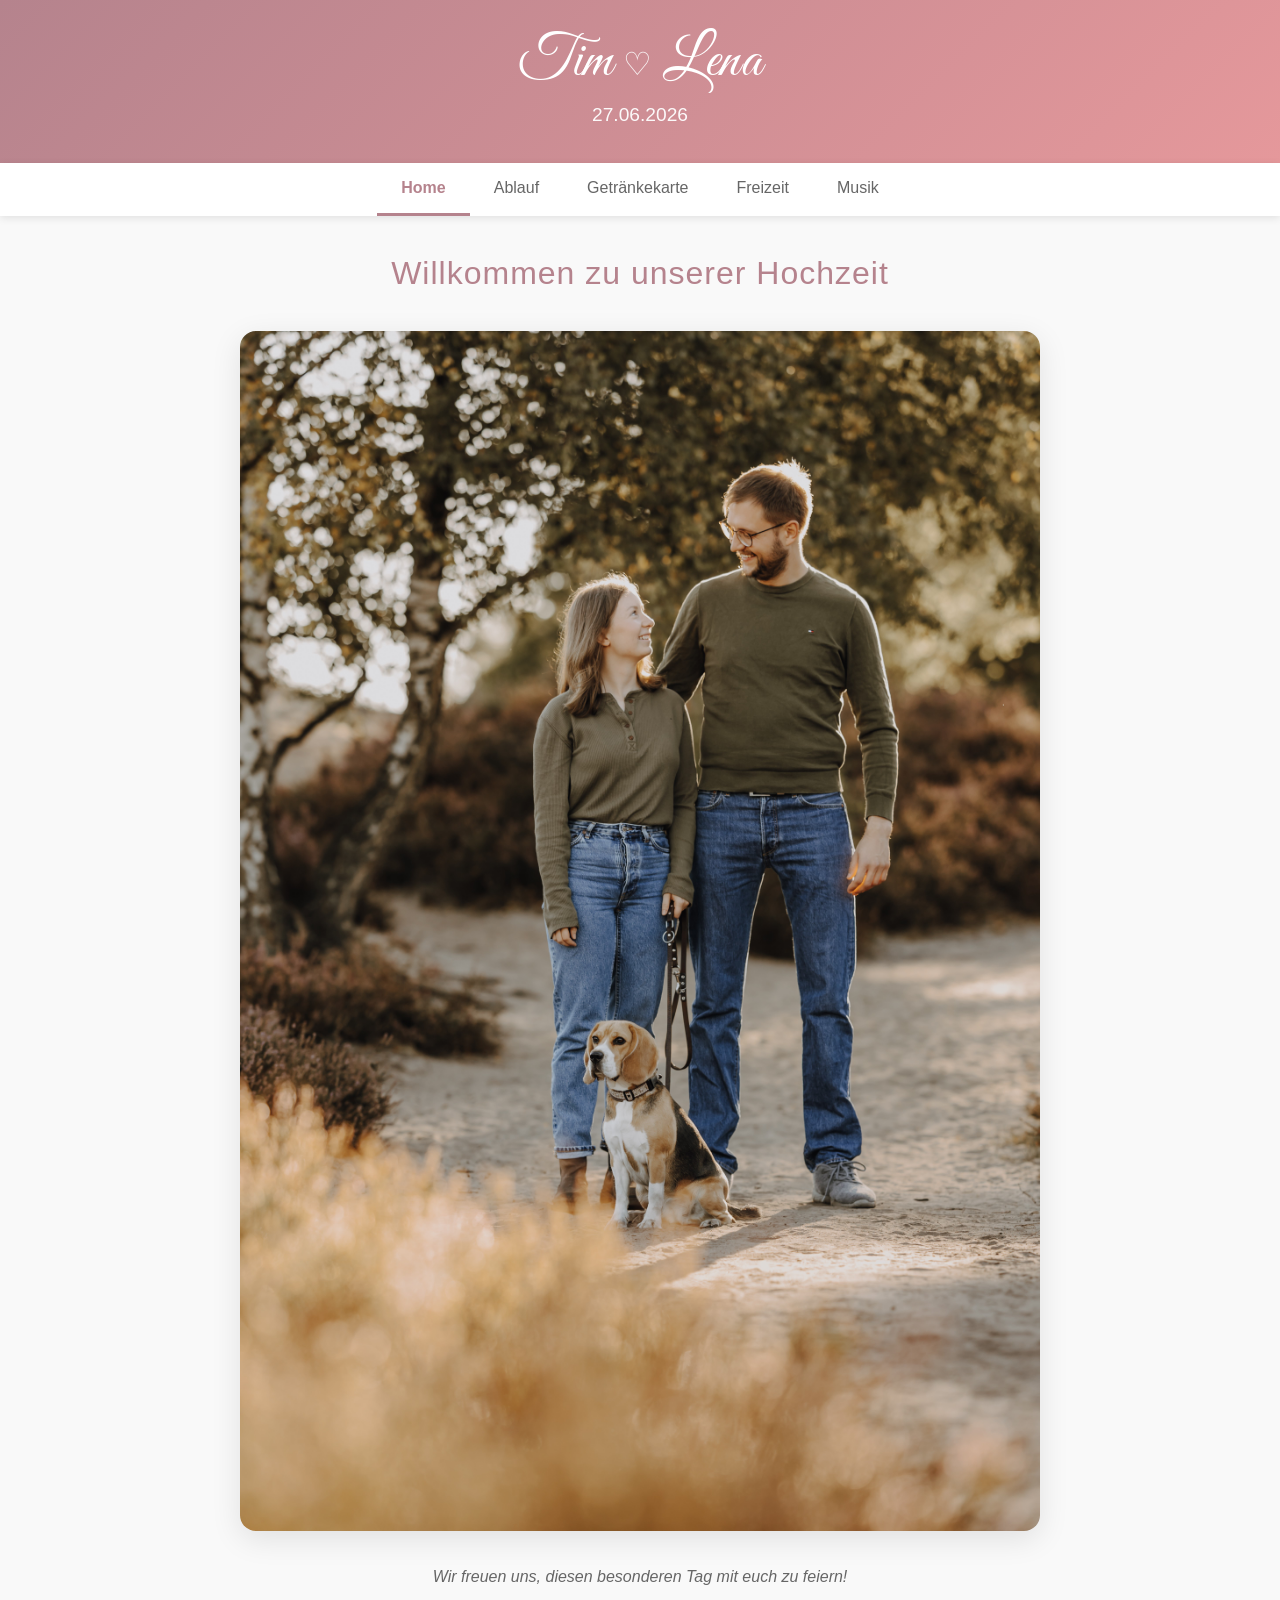
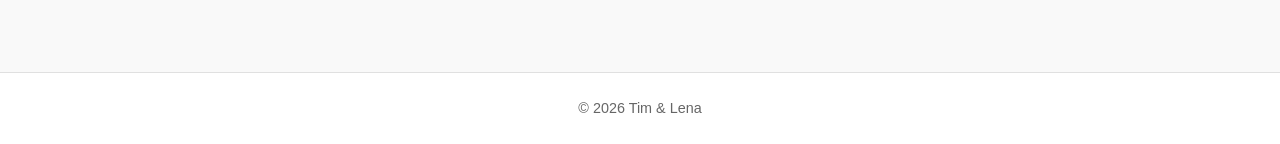
==== commit 0c4ee732: "Update timeline descriptions and enhance tab navigation styles for improved layout and user experien" ====
--- a/index.html
+++ b/index.html
@@ -131,14 +131,14 @@
                     <div class="timeline-time">15:00 Uhr</div>
                     <div class="timeline-content">
                         <h3>Kaffee & Kuchen</h3>
-                        <p>Gemeinsam schneiden wir die Hochzeitstorte an. Anschließend gibt es ein leckeres Kuchenbuffet und Kaffee.</p>
+                        <p>Gemeinsam schneiden wir die Hochzeitstorte an. Dazu gibt es Kaffee und weiteren Kuchen.</p>
                     </div>
                 </div>
                 
                 <!-- Freizeit Hinweis -->
                 <div class="timeline-divider">
                     <div class="freizeit-text">
-                        <strong>Im Anschluss:</strong> Zeit für gemütliches Beisammensein. Lust auf etwas Abwechslung zwischendurch? Unter <a href="#freizeit" class="spiele-link" data-tab-target="freizeit">Freizeit</a> findet ihr viele tolle Ideen und Aktivitäten.<br><br>
+                        <strong>Im Anschluss:</strong> Zeit für gemütliches Beisammensein. Solltet ihr Lust auf etwas Abwechslung zwischendurch haben, schaut gerne unter <a href="#freizeit" class="spiele-link" data-tab-target="freizeit">Freizeit</a> nach möglichen Ideen und Aktivitäten.<br><br>
                         
                     </div>
                 </div>
--- a/styles.css
+++ b/styles.css
@@ -14,6 +14,13 @@
     --text-dunkel: #333333;
     --text-hell: #666666;
     --schatten: rgba(0, 0, 0, 0.1);
+    --fs-body: 1rem;
+    --fs-heading: 1.5rem;
+    --fs-body-tablet: 0.95rem;
+    --fs-heading-tablet: 1.3rem;
+    --fs-body-mobile: 0.9rem;
+    --fs-heading-mobile: 1.2rem;
+    --fs-heading-mobile-small: 1.1rem;
 }
 
 html {
@@ -644,6 +651,10 @@
     color: var(--text-hell);
     margin-bottom: 1.5rem;
     line-height: 1.6;
+}
+
+.photos-container .photos-box .photos-intro {
+    font-size: inherit;
 }
 
 .spotify-button,
@@ -793,6 +804,35 @@
 .photo-album-notice strong {
     color: var(--dunkel-rosa);
     font-weight: 600;
+}
+
+/* ===== Typography Alignment ===== */
+.timeline-content p,
+.welcome-text,
+.freizeit-text,
+.freizeit-intro,
+.guestbook-box p,
+.game-content p,
+.game-content li,
+.music-intro,
+.photos-intro,
+.games-intro,
+.music-box p,
+.photos-box p,
+.music-instructions li,
+.challenge-intro,
+.challenge-item p,
+.photo-album-notice p {
+    font-size: var(--fs-body);
+}
+
+.timeline-content h3,
+.guestbook-box h3,
+.game-header h3,
+.music-box h3,
+.photos-box h3,
+.photo-challenge h3 {
+    font-size: var(--fs-heading);
 }
 
 /* ===== Footer ===== */
@@ -891,24 +931,17 @@
     }
 
     .tab-navigation {
-        overflow-x: auto;
-        -webkit-overflow-scrolling: touch;
-        justify-content: flex-start;
-        flex-wrap: nowrap;
-        scrollbar-width: none;
-        -ms-overflow-style: none;
-        scroll-snap-type: x proximity;
-    }
-
-    .tab-navigation::-webkit-scrollbar {
-        display: none;
+        overflow-x: visible;
+        justify-content: center;
+        flex-wrap: wrap;
+        gap: 0.25rem;
     }
 
     .tab-button {
         padding: 0.75rem 1rem;
         font-size: 0.85rem;
         flex: 0 0 auto;
-        min-width: fit-content;
+        min-width: -webkit-fill-available;
         white-space: nowrap;
         scroll-snap-align: center;
     }
@@ -1114,6 +1147,34 @@
     .home-image-wrapper {
         margin: 1.75rem 0;
     }
+
+    .timeline-content p,
+    .welcome-text,
+    .freizeit-text,
+    .freizeit-intro,
+    .guestbook-box p,
+    .game-content p,
+    .game-content li,
+    .music-intro,
+    .photos-intro,
+    .games-intro,
+    .music-box p,
+    .photos-box p,
+    .music-instructions li,
+    .challenge-intro,
+    .challenge-item p,
+    .photo-album-notice p {
+        font-size: var(--fs-body-tablet);
+    }
+
+    .timeline-content h3,
+    .guestbook-box h3,
+    .game-header h3,
+    .music-box h3,
+    .photos-box h3,
+    .photo-challenge h3 {
+        font-size: var(--fs-heading-tablet);
+    }
 }
 
 @media (max-width: 640px) {
@@ -1177,17 +1238,11 @@
     }
 
     .tab-navigation {
-        overflow-x: auto;
-        -webkit-overflow-scrolling: touch;
-        justify-content: flex-start;
-        scrollbar-width: none; /* Firefox */
-        -ms-overflow-style: none; /* IE/Edge */
+        overflow-x: visible;
+        justify-content: center;
+        flex-wrap: wrap;
         padding: 0;
-        gap: 0;
-    }
-
-    .tab-navigation::-webkit-scrollbar {
-        display: none; /* Chrome, Safari, Opera */
+        gap: 0.25rem;
     }
 
     .tab-button {
@@ -1195,7 +1250,7 @@
         font-size: 0.8rem;
         white-space: nowrap;
         flex: 0 0 auto;
-        min-width: fit-content;
+        min-width: -webkit-fill-available;
         border-bottom-width: 2px;
     }
 
@@ -1481,6 +1536,34 @@
         height: 2.75rem;
         font-size: 1.3rem;
     }
+
+    .timeline-content p,
+    .welcome-text,
+    .freizeit-text,
+    .freizeit-intro,
+    .guestbook-box p,
+    .game-content p,
+    .game-content li,
+    .music-intro,
+    .photos-intro,
+    .games-intro,
+    .music-box p,
+    .photos-box p,
+    .music-instructions li,
+    .challenge-intro,
+    .challenge-item p,
+    .photo-album-notice p {
+        font-size: var(--fs-body-mobile);
+    }
+
+    .timeline-content h3,
+    .guestbook-box h3,
+    .game-header h3,
+    .music-box h3,
+    .photos-box h3,
+    .photo-challenge h3 {
+        font-size: var(--fs-heading-mobile);
+    }
 }
 
 /* Extra kleine Smartphones */
@@ -1569,4 +1652,13 @@
     .guestbook-box {
         padding: 1.25rem;
     }
-}
+
+    .timeline-content h3,
+    .guestbook-box h3,
+    .game-header h3,
+    .music-box h3,
+    .photos-box h3,
+    .photo-challenge h3 {
+        font-size: var(--fs-heading-mobile-small);
+    }
+}
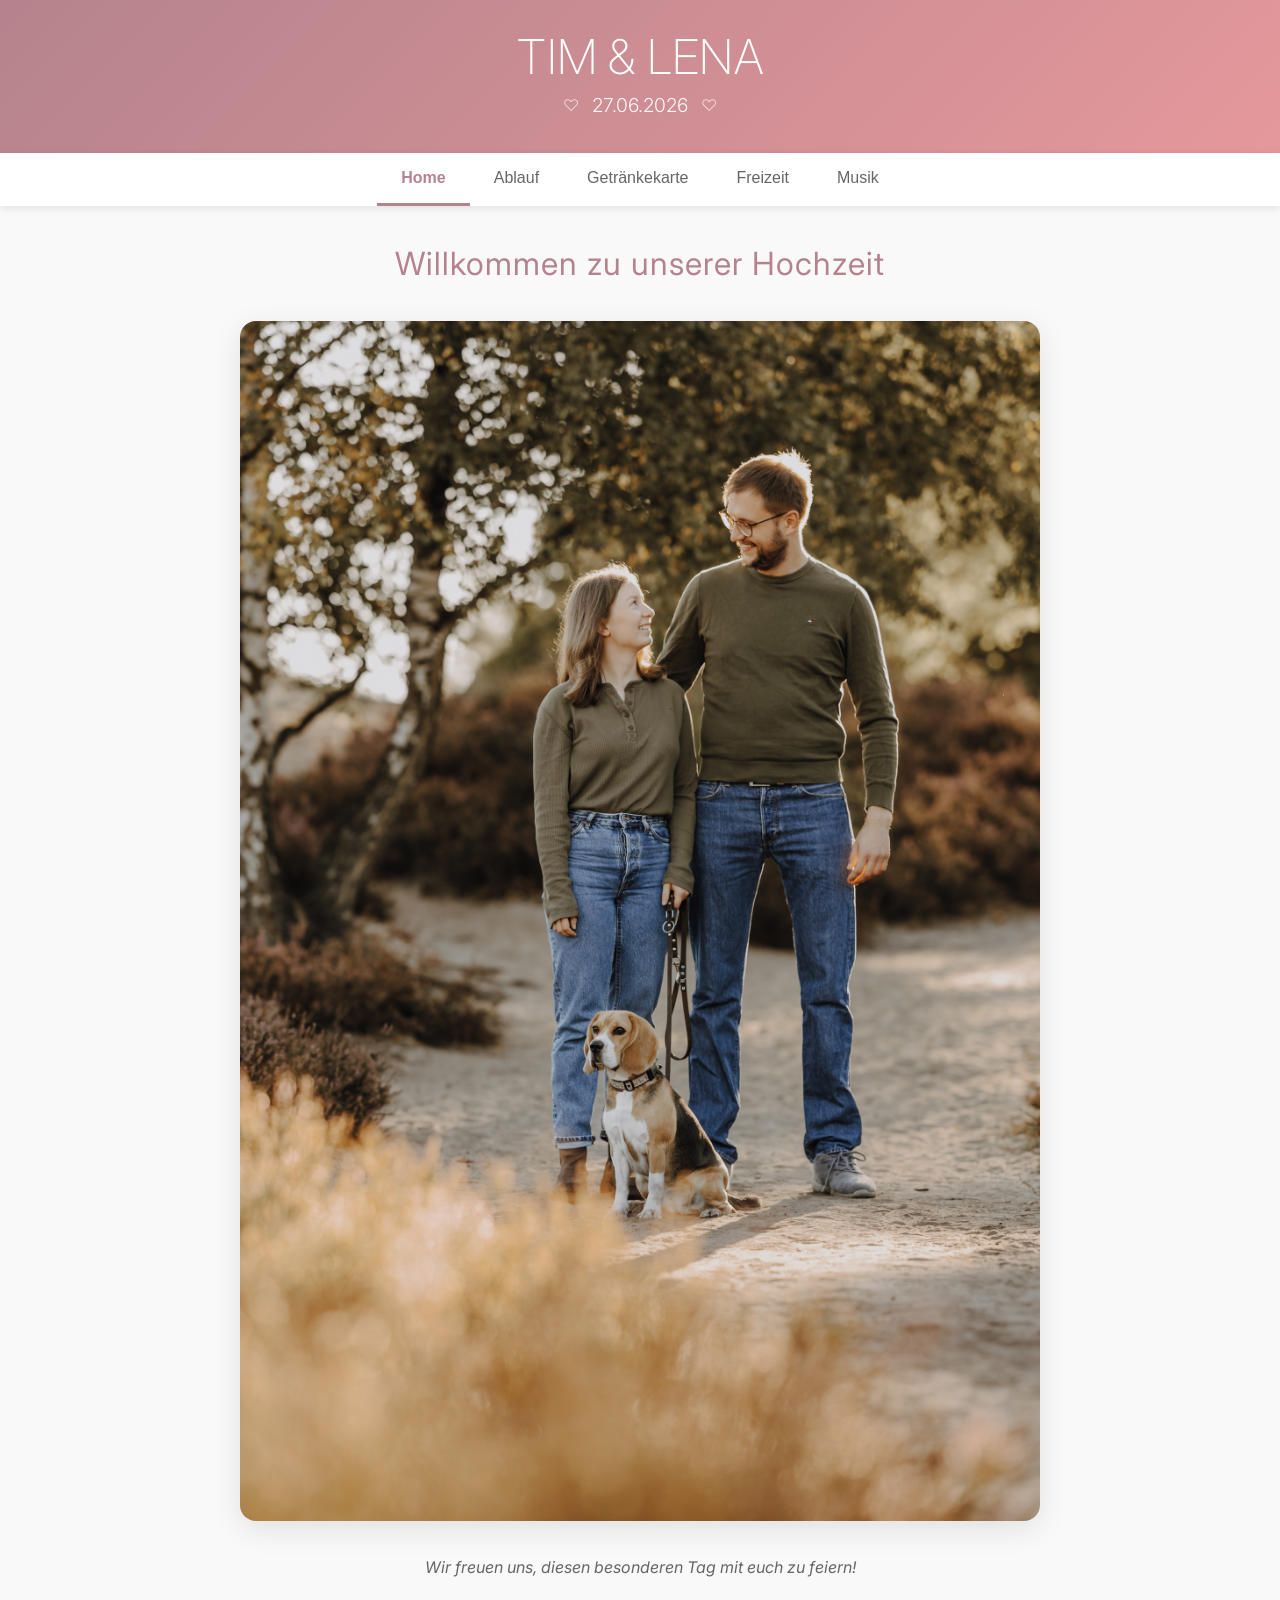
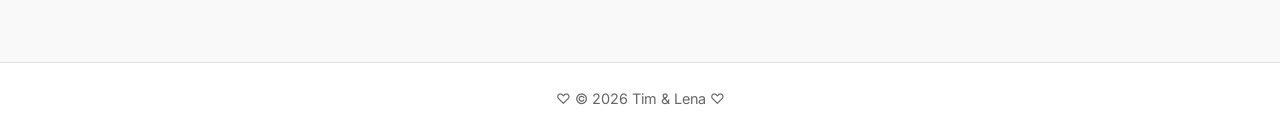
==== commit 7eb00572: "Update header typography and improve layout: change font family, enhance text styles, and adjust spa" ====
--- a/index.html
+++ b/index.html
@@ -7,14 +7,14 @@
     <meta name="description" content="Hochzeitswebseite Tim & Lena - 27.06.2026">
     <link rel="preconnect" href="https://fonts.googleapis.com">
     <link rel="preconnect" href="https://fonts.gstatic.com" crossorigin>
-    <link href="https://fonts.googleapis.com/css2?family=Great+Vibes&display=swap" rel="stylesheet">
+    <link href="https://fonts.googleapis.com/css2?family=Inter:wght@200;300;400;500;600&display=swap" rel="stylesheet">
     <link rel="icon" type="image/svg+xml" href="favicon.svg">
     <link rel="stylesheet" href="styles.css">
 </head>
 <body>
     <!-- Header -->
     <header class="header">
-        <h1>Tim <span class="heart">♡</span> Lena</h1>
+        <h1>TIM & LENA</h1>
         <p class="date">27.06.2026</p>
     </header>
 
@@ -138,7 +138,7 @@
                 <!-- Freizeit Hinweis -->
                 <div class="timeline-divider">
                     <div class="freizeit-text">
-                        <strong>Im Anschluss:</strong> Zeit für gemütliches Beisammensein. Solltet ihr Lust auf etwas Abwechslung zwischendurch haben, schaut gerne unter <a href="#freizeit" class="spiele-link" data-tab-target="freizeit">Freizeit</a> nach möglichen Ideen und Aktivitäten.<br><br>
+                        <strong>Im Anschluss:</strong> Zeit für gemütliches Beisammensein. Solltet ihr zwischendurch Lust auf etwas Abwechslung haben, schaut gerne unter <a href="#freizeit" class="spiele-link" data-tab-target="freizeit">Freizeit</a> nach möglichen Ideen und Aktivitäten.<br><br>
                         
                     </div>
                 </div>
@@ -153,7 +153,7 @@
                 
                 <!-- Abend Hinweis -->
                 <div class="timeline-divider">
-                    <p class="freizeit-text"><strong>Im Anschluss:</strong> Musik & Snacks. Wer Lust hat, kann tanzen oder den Abend bei guten Gesprächen genießen. Als Stärkung für die Nacht wartet frisches Popcorn direkt aus der Maschine auf euch, zusammen mit anderen kleinen Snacks.</p>
+                    <p class="freizeit-text"><strong>Im Anschluss:</strong> Musik & Snacks. Wer Lust hat, kann tanzen oder den Abend bei guten Gesprächen genießen. Als Stärkung für den Abend wartet frisches Popcorn direkt aus der Maschine auf euch, zusammen mit anderen kleinen Snacks.</p>
                 </div>
             </div>
         </section>
@@ -419,9 +419,9 @@
             <div class="music-container">
                 <p class="music-intro">Hilf uns, die perfekte Playlist für unsere Hochzeit zu erstellen! Füge deine Lieblingssongs hinzu und feiere mit uns zu deiner Musik.</p>
                 <div class="music-box">
-                    <h3>Unsere kollaborative Hochzeits-Playlist</h3>
+                    <h3>Unsere kollaborative Playlist</h3>
                     <p>Unsere Spotify-Playlist ist kollaborativ – das bedeutet, jeder kann Songs hinzufügen!</p>
-                    <a href="#" class="spotify-button" target="_blank" rel="noopener noreferrer">Zur Spotify Playlist</a>
+                    <a href="https://open.spotify.com/playlist/0TLKB0x2BZIPuWwy6x3okL?si=fj4kDIRvQQKyS-rY3iRSow&pt=b59b9338742cde232ef74ed54c174f9a&pi=4ovn6_qQQzKGF" class="spotify-button" target="_blank" rel="noopener noreferrer">Zur Spotify Playlist</a>
                     
                     <div class="music-instructions">
                         <h4>So fügst du Songs hinzu:</h4>
@@ -433,7 +433,7 @@
                         </ol>
                     </div>
                     
-                    <p class="music-note">Tipp: Wenn du Spotify noch nicht hast, kannst du es kostenlos herunterladen!</p>
+
                 </div>
             </div>
         </section>
@@ -442,7 +442,7 @@
 
     <!-- Footer -->
     <footer class="footer">
-        <p>&copy; 2026 Tim & Lena</p>
+        <p>♡ &copy; 2026 Tim & Lena ♡</p>
     </footer>
 
     <!-- Back to Top Button -->
--- a/styles.css
+++ b/styles.css
@@ -28,7 +28,7 @@
 }
 
 body {
-    font-family: 'Segoe UI', Tahoma, Geneva, Verdana, sans-serif;
+    font-family: 'Inter', 'Segoe UI', Tahoma, Geneva, Verdana, sans-serif;
     background-color: var(--hellgrau);
     color: var(--text-dunkel);
     line-height: 1.6;
@@ -65,12 +65,13 @@
 }
 
 .header h1 {
-    font-family: 'Great Vibes', 'Brush Script MT', cursive;
-    font-size: 3.6rem;
-    font-weight: 400;
+    font-family: inherit;
+    font-size: 3rem;
+    font-weight: 200;
     letter-spacing: 0.25px;
     line-height: 1.05;
     margin-bottom: 0.5rem;
+    text-transform: uppercase;
 }
 
 .header .heart {
@@ -94,6 +95,33 @@
     font-size: 1.2rem;
     font-weight: 300;
     opacity: 0.95;
+    display: flex;
+    align-items: center;
+    justify-content: center;
+    gap: 0.8rem;
+}
+
+.header .date::before,
+.header .date::after {
+    content: '♡';
+    font-size: 1rem;
+    opacity: 0.7;
+}
+
+/* ===== Typography - Herz Icons ===== */
+.freizeit-subtab-content h3,
+.guestbook-box h3,
+.photos-box h3 {
+    display: flex;
+    align-items: center;
+    gap: 0.5rem;
+    justify-content: flex-start;
+}
+
+.freizeit-subtab-content h3::first-letter,
+.guestbook-box h3::first-letter,
+.photos-box h3::first-letter {
+    margin-right: 0.2rem;
 }
 
 /* ===== Tab Navigation ===== */
@@ -646,6 +674,12 @@
     font-weight: 500;
 }
 
+.guestbook-box h3,
+.photos-box h3 {
+    justify-content: center;
+    text-align: center;
+}
+
 .music-box p,
 .photos-box p {
     color: var(--text-hell);
@@ -654,7 +688,7 @@
 }
 
 .photos-container .photos-box .photos-intro {
-    font-size: inherit;
+    font-size: var(--fs-body);
 }
 
 .spotify-button,
@@ -896,7 +930,7 @@
     }
 
     .header h1 {
-        font-size: 3rem;
+        font-size: 2.5rem;
     }
 
     .header .heart {
@@ -905,6 +939,12 @@
 
     .header .date {
         font-size: 1rem;
+        gap: 0.6rem;
+    }
+
+    .header .date::before,
+    .header .date::after {
+        font-size: 0.9rem;
     }
 
     .welcome-title {
@@ -931,19 +971,19 @@
     }
 
     .tab-navigation {
-        overflow-x: visible;
+        overflow-x: hidden;
         justify-content: center;
-        flex-wrap: wrap;
-        gap: 0.25rem;
+        flex-wrap: nowrap;
+        gap: 0.15rem;
     }
 
     .tab-button {
-        padding: 0.75rem 1rem;
-        font-size: 0.85rem;
-        flex: 0 0 auto;
-        min-width: -webkit-fill-available;
+        padding: 0.6rem 0.4rem;
+        font-size: 0.72rem;
+        flex: 1 1 0;
+        min-width: 0;
         white-space: nowrap;
-        scroll-snap-align: center;
+        text-align: center;
     }
 
     .content-container {
@@ -1189,7 +1229,7 @@
     }
 
     .header h1 {
-        font-size: 2.4rem;
+        font-size: 2rem;
         letter-spacing: 0.3px;
     }
 
@@ -1199,6 +1239,12 @@
 
     .header .date {
         font-size: 0.95rem;
+        gap: 0.5rem;
+    }
+
+    .header .date::before,
+    .header .date::after {
+        font-size: 0.85rem;
     }
 
     .welcome-title {
@@ -1238,20 +1284,21 @@
     }
 
     .tab-navigation {
-        overflow-x: visible;
+        overflow-x: hidden;
         justify-content: center;
-        flex-wrap: wrap;
+        flex-wrap: nowrap;
         padding: 0;
-        gap: 0.25rem;
+        gap: 0.1rem;
     }
 
     .tab-button {
-        padding: 0.75rem 0.85rem;
-        font-size: 0.8rem;
+        padding: 0.55rem 0.3rem;
+        font-size: 0.68rem;
         white-space: nowrap;
-        flex: 0 0 auto;
-        min-width: -webkit-fill-available;
+        flex: 1 1 0;
+        min-width: 0;
         border-bottom-width: 2px;
+        text-align: center;
     }
 
     .content-container {
@@ -1569,7 +1616,7 @@
 /* Extra kleine Smartphones */
 @media (max-width: 360px) {
     .header h1 {
-        font-size: 2rem;
+        font-size: 1.7rem;
     }
 
     .header .heart {
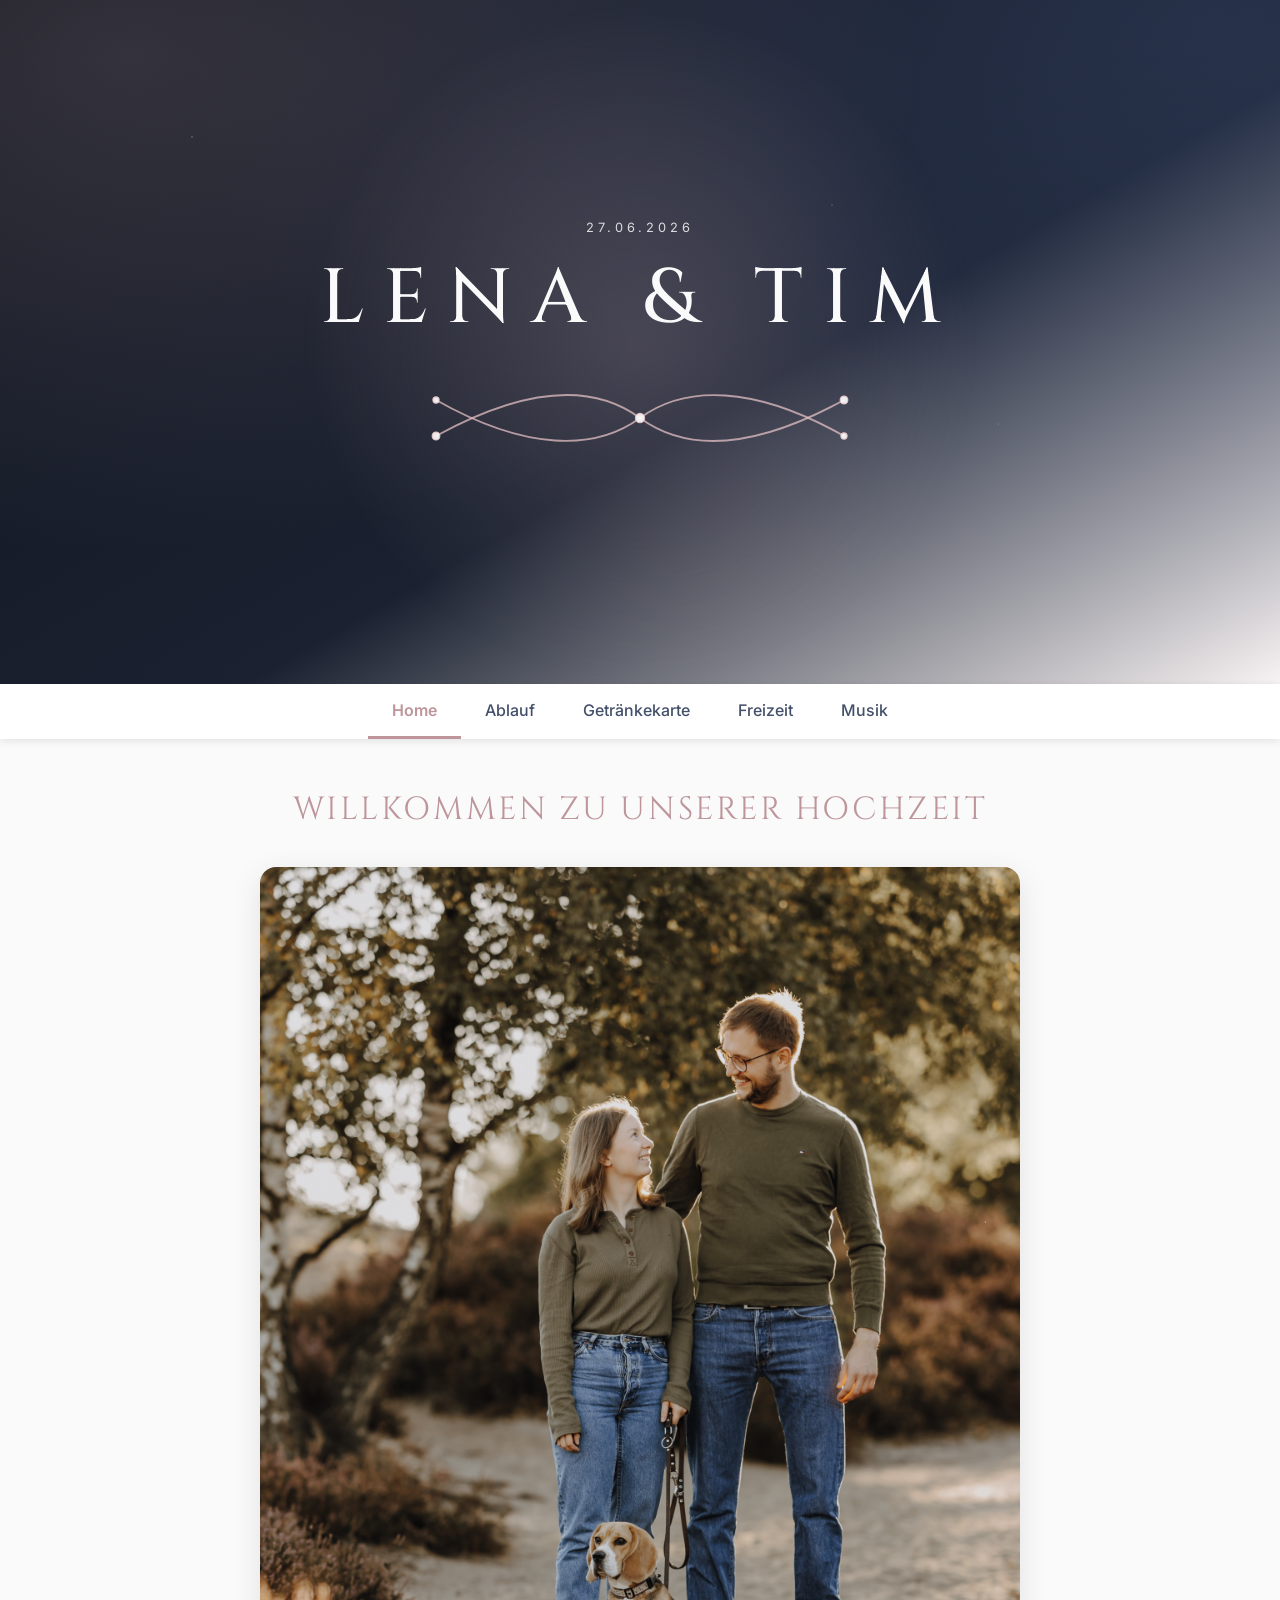
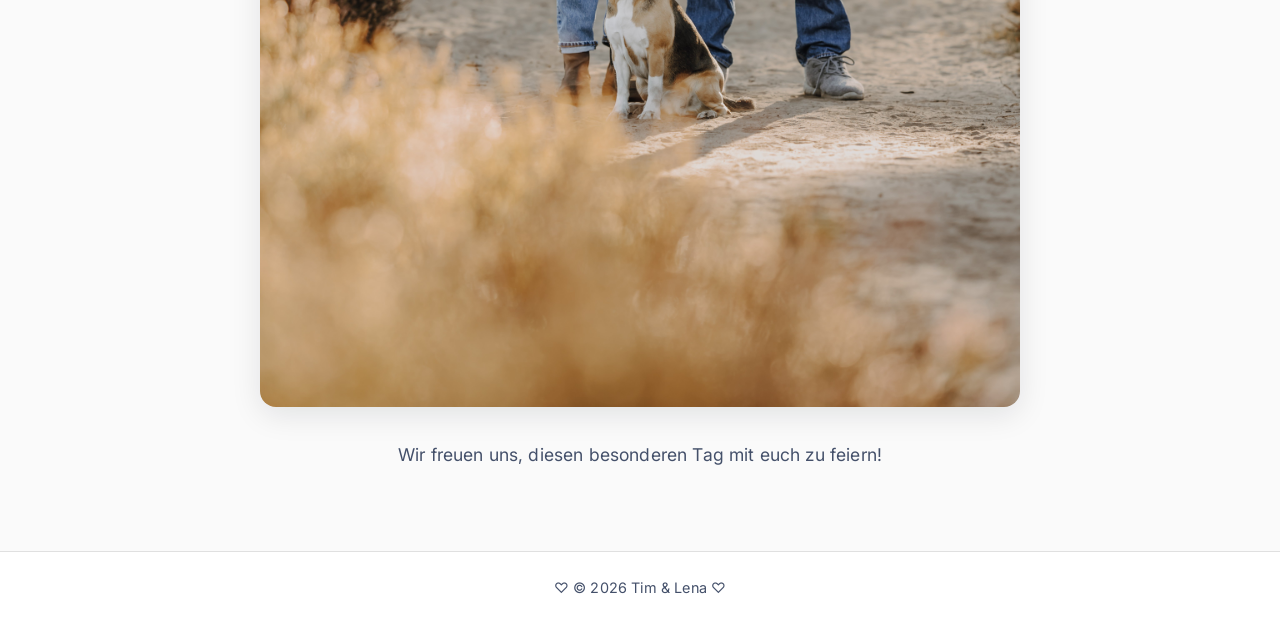
==== commit 3bd8a5f0: "Refactor code structure for improved readability and maintainability" ====
--- a/index.html
+++ b/index.html
@@ -3,19 +3,32 @@
 <head>
     <meta charset="UTF-8">
     <meta name="viewport" content="width=device-width, initial-scale=1.0, viewport-fit=cover">
-    <title>Tim & Lena - Hochzeit 27.06.2026</title>
+    <title>Lena und Tim - Hochzeit 27.06.2026</title>
     <meta name="description" content="Hochzeitswebseite Tim & Lena - 27.06.2026">
     <link rel="preconnect" href="https://fonts.googleapis.com">
     <link rel="preconnect" href="https://fonts.gstatic.com" crossorigin>
-    <link href="https://fonts.googleapis.com/css2?family=Inter:wght@200;300;400;500;600&display=swap" rel="stylesheet">
+    <link href="https://fonts.googleapis.com/css2?family=Cinzel:wght@400;500;600&family=Inter:wght@300;400;500;600&display=swap" rel="stylesheet">
     <link rel="icon" type="image/svg+xml" href="favicon.svg">
-    <link rel="stylesheet" href="styles.css">
+    <link rel="stylesheet" href="styles copy.css">
 </head>
 <body>
-    <!-- Header -->
-    <header class="header">
-        <h1>TIM & LENA</h1>
-        <p class="date">27.06.2026</p>
+    <!-- Cosmic Hero -->
+    <header class="cosmic-hero" aria-label="Willkommen Lena und Tim">
+        <div class="cosmic-hero__glow" aria-hidden="true"></div>
+        <div class="cosmic-hero__content">
+            <p class="cosmic-hero__kicker">27.06.2026</p>
+            <h1>Lena &amp; Tim</h1>
+            <svg class="cosmic-link" viewBox="0 0 320 64" role="img" aria-label="Verbindende Sternenkonstellation">
+                <title>Verbindende Sternenkonstellation</title>
+                <path d="M24 44 C86 10, 130 10, 160 32 C190 54, 234 54, 296 20" />
+                <path d="M24 20 C84 54, 130 54, 160 32 C190 10, 236 10, 296 44" />
+                <circle cx="24" cy="44" r="2.6" />
+                <circle cx="24" cy="20" r="2.1" />
+                <circle cx="160" cy="32" r="3.1" />
+                <circle cx="296" cy="20" r="2.6" />
+                <circle cx="296" cy="44" r="2.1" />
+            </svg>
+        </div>
     </header>
 
     <!-- Tab Navigation -->
@@ -119,42 +132,49 @@
 
         <!-- Ablauf Tab -->
         <section id="ablauf" class="tab-content">
-            <div class="timeline">
-                <div class="timeline-item">
-                    <div class="timeline-time">14:30 Uhr</div>
-                    <div class="timeline-content">
+            <div class="timeline-modern" aria-label="Ablaufplan Hochzeit">
+                <article class="timeline-event">
+                    <span class="timeline-orbit-dot" aria-hidden="true"></span>
+                    <div class="timeline-event-card">
+                        <p class="timeline-event-time">14:30 Uhr</p>
                         <h3>Ankunft der Gäste</h3>
-                        <p>Wir freuen uns, euch zu unserer Hochzeit willkommen zu heißen.</p>
-                    </div>
-                </div>
-                <div class="timeline-item">
-                    <div class="timeline-time">15:00 Uhr</div>
-                    <div class="timeline-content">
+                        <p class="timeline-event-preview">Wir freuen uns, euch zu unserer Hochzeit willkommen zu heißen.</p>
+                    </div>
+                </article>
+
+                <article class="timeline-event">
+                    <span class="timeline-orbit-dot" aria-hidden="true"></span>
+                    <div class="timeline-event-card">
+                        <p class="timeline-event-time">15:00 Uhr</p>
                         <h3>Kaffee & Kuchen</h3>
-                        <p>Gemeinsam schneiden wir die Hochzeitstorte an. Dazu gibt es Kaffee und weiteren Kuchen.</p>
-                    </div>
-                </div>
-                
-                <!-- Freizeit Hinweis -->
-                <div class="timeline-divider">
-                    <div class="freizeit-text">
-                        <strong>Im Anschluss:</strong> Zeit für gemütliches Beisammensein. Solltet ihr zwischendurch Lust auf etwas Abwechslung haben, schaut gerne unter <a href="#freizeit" class="spiele-link" data-tab-target="freizeit">Freizeit</a> nach möglichen Ideen und Aktivitäten.<br><br>
-                        
-                    </div>
-                </div>
-                
-                <div class="timeline-item">
-                    <div class="timeline-time">18:00 Uhr</div>
-                    <div class="timeline-content">
+                        <p class="timeline-event-preview">Gemeinsam schneiden wir die Hochzeitstorte an. Dazu gibt es Kaffee und weiteren Kuchen.</p>
+                    </div>
+                </article>
+
+                <article class="timeline-event">
+                    <span class="timeline-orbit-dot" aria-hidden="true"></span>
+                    <div class="timeline-event-card">
+                        <h3>Im Anschluss</h3>
+                        <p class="timeline-event-preview">Zeit für gemütliches Beisammensein. Solltet ihr zwischendurch Lust auf etwas Abwechslung haben, schaut gerne unter <a href="#freizeit" class="spiele-link" data-tab-target="freizeit">Freizeit</a> nach möglichen Ideen und Aktivitäten.</p>
+                    </div>
+                </article>
+
+                <article class="timeline-event">
+                    <span class="timeline-orbit-dot" aria-hidden="true"></span>
+                    <div class="timeline-event-card">
+                        <p class="timeline-event-time">18:00 Uhr</p>
                         <h3>Abendessen</h3>
-                        <p>Gemeinsames Abendessen vom Grillbuffet</p>
-                    </div>
-                </div>
-                
-                <!-- Abend Hinweis -->
-                <div class="timeline-divider">
-                    <p class="freizeit-text"><strong>Im Anschluss:</strong> Musik & Snacks. Wer Lust hat, kann tanzen oder den Abend bei guten Gesprächen genießen. Als Stärkung für den Abend wartet frisches Popcorn direkt aus der Maschine auf euch, zusammen mit anderen kleinen Snacks.</p>
-                </div>
+                        <p class="timeline-event-preview">Gemeinsames Abendessen vom Grillbuffet.</p>
+                    </div>
+                </article>
+
+                <article class="timeline-event">
+                    <span class="timeline-orbit-dot" aria-hidden="true"></span>
+                    <div class="timeline-event-card">
+                        <h3>Im Anschluss</h3>
+                        <p class="timeline-event-preview">Musik & Snacks. Wer Lust hat, kann tanzen oder den Abend bei guten Gesprächen genießen. Als Stärkung für die Nacht wartet frisches Popcorn direkt aus der Maschine auf euch, zusammen mit anderen kleinen Snacks.</p>
+                    </div>
+                </article>
             </div>
         </section>
 
--- a/styles copy.css
+++ b/styles copy.css
@@ -0,0 +1,2019 @@
+/* ===== Reset & Base Styles ===== */
+* {
+    margin: 0;
+    padding: 0;
+    box-sizing: border-box;
+}
+
+:root {
+    --rosa: #FFC0CB;
+    --altrosa: #E5989B;
+    --dunkel-rosa: #B5838D;
+    --hellgrau: #F9F9F9;
+    --weiss: #FFFFFF;
+    --text-dunkel: #333333;
+    --text-hell: #666666;
+    --schatten: rgba(0, 0, 0, 0.1);
+    --fs-body: 1rem;
+    --fs-heading: 1.5rem;
+    --fs-body-tablet: 0.95rem;
+    --fs-heading-tablet: 1.3rem;
+    --fs-body-mobile: 0.9rem;
+    --fs-heading-mobile: 1.2rem;
+    --fs-heading-mobile-small: 1.1rem;
+}
+
+html {
+    scroll-behavior: smooth;
+}
+
+body {
+    font-family: 'Inter', 'Segoe UI', Tahoma, Geneva, Verdana, sans-serif;
+    background-color: var(--hellgrau);
+    color: var(--text-dunkel);
+    line-height: 1.6;
+    min-height: 100vh;
+    display: flex;
+    flex-direction: column;
+    -webkit-font-smoothing: antialiased;
+    -moz-osx-font-smoothing: grayscale;
+    overflow-x: hidden;
+}
+
+img {
+    max-width: 100%;
+    height: auto;
+}
+
+a,
+p,
+h1,
+h2,
+h3,
+h4,
+li {
+    overflow-wrap: break-word;
+}
+
+/* ===== Header ===== */
+.header {
+    background: linear-gradient(135deg, var(--dunkel-rosa) 0%, var(--altrosa) 100%);
+    color: var(--weiss);
+    text-align: center;
+    padding: 2rem 1rem;
+    box-shadow: 0 2px 10px var(--schatten);
+}
+
+.header h1 {
+    font-family: 'FangSong', 'STFangsong', serif;
+    font-size: 3rem;
+    font-weight: 200;
+    letter-spacing: 0.25px;
+    line-height: 1.05;
+    margin-bottom: 0.5rem;
+    text-transform: uppercase;
+}
+
+.header .heart {
+    color: var(--weiss);
+    font-size: 2rem;
+    display: inline-block;
+    animation: heartbeat 2s ease-in-out infinite;
+    opacity: 0.9;
+}
+
+@keyframes heartbeat {
+    0%, 100% {
+        transform: scale(1);
+    }
+    50% {
+        transform: scale(1.1);
+    }
+}
+
+.header .date {
+    font-size: 1.2rem;
+    font-weight: 300;
+    opacity: 0.95;
+    display: flex;
+    align-items: center;
+    justify-content: center;
+    gap: 0.8rem;
+}
+
+.header .date::before,
+.header .date::after {
+    content: '♡';
+    font-size: 1rem;
+    opacity: 0.7;
+}
+
+/* ===== Typography - Herz Icons ===== */
+.freizeit-subtab-content h3,
+.guestbook-box h3,
+.photos-box h3 {
+    display: flex;
+    align-items: center;
+    gap: 0.5rem;
+    justify-content: flex-start;
+}
+
+.freizeit-subtab-content h3::first-letter,
+.guestbook-box h3::first-letter,
+.photos-box h3::first-letter {
+    margin-right: 0.2rem;
+}
+
+/* ===== Tab Navigation ===== */
+.tab-navigation {
+    background-color: var(--weiss);
+    display: flex;
+    justify-content: center;
+    flex-wrap: wrap;
+    box-shadow: 0 2px 8px var(--schatten);
+    position: sticky;
+    top: 0;
+    z-index: 100;
+    gap: 0;
+    padding-left: env(safe-area-inset-left);
+    padding-right: env(safe-area-inset-right);
+}
+
+.tab-button {
+    background-color: transparent;
+    border: none;
+    padding: 1rem 1.5rem;
+    font-size: 1rem;
+    color: var(--text-hell);
+    cursor: pointer;
+    transition: all 0.3s ease;
+    border-bottom: 3px solid transparent;
+    font-weight: 500;
+    -webkit-tap-highlight-color: transparent;
+    touch-action: manipulation;
+}
+
+.tab-button:hover {
+    color: var(--dunkel-rosa);
+    background-color: var(--hellgrau);
+}
+
+.tab-button.active {
+    color: var(--dunkel-rosa);
+    border-bottom-color: var(--dunkel-rosa);
+    font-weight: 600;
+}
+
+.tab-button:focus {
+    outline: 2px solid var(--altrosa);
+    outline-offset: -2px;
+}
+
+/* ===== Main Content ===== */
+.content-container {
+    flex: 1;
+    max-width: 1200px;
+    width: 100%;
+    margin: 0 auto;
+    padding: 2rem 1rem;
+    padding-left: max(1rem, env(safe-area-inset-left));
+    padding-right: max(1rem, env(safe-area-inset-right));
+}
+
+.tab-content {
+    display: none;
+    animation: fadeIn 0.4s ease-in;
+}
+
+.tab-content.active {
+    display: block;
+}
+
+@keyframes fadeIn {
+    from {
+        opacity: 0;
+        transform: translateY(10px);
+    }
+    to {
+        opacity: 1;
+        transform: translateY(0);
+    }
+}
+
+.tab-content h2 {
+    font-size: 2rem;
+    color: var(--dunkel-rosa);
+    margin-bottom: 1.5rem;
+    text-align: center;
+    font-weight: 400;
+}
+
+/* ===== Home Tab ===== */
+.home-container {
+    text-align: center;
+    max-width: 800px;
+    margin: 0 auto;
+}
+
+.welcome-title {
+    font-size: 2.5rem;
+    color: var(--dunkel-rosa);
+    margin-bottom: 2rem;
+    font-weight: 300;
+    letter-spacing: 1px;
+}
+
+.home-image-wrapper {
+    margin: 2rem 0;
+    border-radius: 16px;
+    overflow: hidden;
+    box-shadow: 0 8px 30px var(--schatten);
+}
+
+.home-image {
+    width: 100%;
+    height: auto;
+    display: block;
+    object-fit: cover;
+}
+
+.welcome-text {
+    font-size: 1.3rem;
+    color: var(--text-hell);
+    line-height: 1.8;
+    margin-top: 2rem;
+    font-style: italic;
+}
+
+.love-timeline-section {
+    margin-top: 3.5rem;
+    text-align: left;
+}
+
+.love-timeline-title {
+    font-size: 1.9rem;
+    color: var(--dunkel-rosa);
+    text-align: center;
+    margin-bottom: 1.75rem;
+    font-weight: 400;
+}
+
+.love-timeline-grid {
+    display: grid;
+    grid-template-columns: repeat(auto-fit, minmax(180px, 1fr));
+    gap: 1.2rem;
+}
+
+.love-year-card {
+    background-color: var(--weiss);
+    border-radius: 12px;
+    box-shadow: 0 4px 14px var(--schatten);
+    overflow: hidden;
+    border: 1px solid #f0e4e7;
+    transition: transform 0.25s ease, box-shadow 0.25s ease;
+}
+
+.love-year-card:hover {
+    transform: translateY(-4px);
+    box-shadow: 0 10px 24px rgba(0, 0, 0, 0.16);
+}
+
+.love-year {
+    font-size: 1.05rem;
+    font-weight: 700;
+    letter-spacing: 1px;
+    color: var(--weiss);
+    background: linear-gradient(135deg, var(--dunkel-rosa) 0%, var(--altrosa) 100%);
+    padding: 0.55rem 0.9rem;
+    margin: 0;
+    text-align: center;
+}
+
+.love-year-image {
+    width: 100%;
+    aspect-ratio: 4 / 5;
+    display: block;
+    object-fit: cover;
+}
+
+/* ===== Getränkekarte Tab ===== */
+.drinks-container {
+    background-color: var(--weiss);
+    border-radius: 12px;
+    padding: 2rem;
+    box-shadow: 0 4px 15px var(--schatten);
+    text-align: center;
+}
+
+.drinks-image {
+    max-width: 100%;
+    height: auto;
+    border-radius: 8px;
+    margin-bottom: 1.5rem;
+    box-shadow: 0 2px 10px var(--schatten);
+}
+
+.download-button {
+    display: inline-block;
+    background-color: var(--dunkel-rosa);
+    color: var(--weiss);
+    padding: 0.75rem 2rem;
+    border-radius: 25px;
+    text-decoration: none;
+    font-weight: 500;
+    transition: all 0.3s ease;
+    box-shadow: 0 2px 8px var(--schatten);
+}
+
+.download-button:hover {
+    background-color: var(--altrosa);
+    transform: translateY(-2px);
+    box-shadow: 0 4px 12px var(--schatten);
+}
+
+/* ===== Ablauf Tab ===== */
+.timeline {
+    position: relative;
+    padding-left: 3rem;
+}
+
+.timeline::before {
+    content: '';
+    position: absolute;
+    left: 0;
+    top: 0;
+    bottom: 0;
+    width: 4px;
+    background: linear-gradient(to bottom, var(--rosa), var(--altrosa), var(--dunkel-rosa));
+    border-radius: 2px;
+}
+
+.timeline-item {
+    position: relative;
+    margin-bottom: 3rem;
+    padding-left: 2rem;
+}
+
+.timeline-item::before {
+    content: '';
+    position: absolute;
+    left: -1rem;
+    top: 0.5rem;
+    width: 1.5rem;
+    height: 1.5rem;
+    border-radius: 50%;
+    background: linear-gradient(135deg, var(--dunkel-rosa) 0%, var(--altrosa) 100%);
+    border: 4px solid var(--weiss);
+    box-shadow: 0 0 0 4px var(--rosa), 0 2px 8px rgba(0, 0, 0, 0.15);
+    z-index: 2;
+}
+
+.timeline-time {
+    display: inline-block;
+    background: linear-gradient(135deg, var(--dunkel-rosa) 0%, var(--altrosa) 100%);
+    color: var(--weiss);
+    font-size: 1.2rem;
+    font-weight: 700;
+    padding: 0.5rem 1.25rem;
+    border-radius: 25px;
+    margin-bottom: 0.75rem;
+    box-shadow: 0 3px 10px rgba(181, 131, 141, 0.3);
+    letter-spacing: 0.5px;
+}
+
+.timeline-content {
+    background-color: var(--weiss);
+    padding: 2rem;
+    border-radius: 12px;
+    box-shadow: 0 4px 15px var(--schatten);
+    transition: all 0.3s ease;
+    border-left: 4px solid var(--altrosa);
+}
+
+.timeline-content:hover {
+    transform: translateY(-3px);
+    box-shadow: 0 8px 25px rgba(0, 0, 0, 0.15);
+    border-left-color: var(--dunkel-rosa);
+}
+
+.timeline-content h3 {
+    font-size: 1.5rem;
+    color: var(--dunkel-rosa);
+    margin-bottom: 0.75rem;
+    font-weight: 600;
+}
+
+.timeline-content p {
+    color: var(--text-hell);
+    font-size: 1.05rem;
+    line-height: 1.7;
+}
+
+/* Timeline Divider für Freizeit */
+.timeline-divider {
+    position: relative;
+    margin: 3rem 0;
+    padding-left: 2rem;
+}
+
+.timeline-divider::before {
+    content: '';
+    position: absolute;
+    left: -0.95rem;
+    top: 50%;
+    transform: translateY(-50%);
+    width: 1.2rem;
+    height: 1.2rem;
+    border-radius: 50%;
+    background: linear-gradient(135deg, var(--rosa) 0%, var(--altrosa) 100%);
+    border: 3px solid var(--weiss);
+    box-shadow: 0 0 0 3px var(--rosa), 0 2px 6px rgba(0, 0, 0, 0.1);
+}
+
+.freizeit-text {
+    background: linear-gradient(135deg, #FFF5F8 0%, var(--hellgrau) 100%);
+    color: var(--text-dunkel);
+    padding: 1.75rem 2rem;
+    border-radius: 12px;
+    font-style: italic;
+    font-size: 1.05rem;
+    border-left: 5px solid var(--altrosa);
+    box-shadow: 0 4px 15px var(--schatten);
+    line-height: 1.8;
+}
+
+.freizeit-text strong {
+    color: var(--dunkel-rosa);
+    font-weight: 600;
+    font-style: normal;
+}
+
+.spiele-link {
+    color: var(--dunkel-rosa);
+    text-decoration: none;
+    font-weight: 600;
+    border-bottom: 2px solid var(--altrosa);
+    transition: all 0.3s ease;
+    padding-bottom: 2px;
+}
+
+.spiele-link:hover {
+    color: var(--rosa);
+    border-bottom-color: var(--rosa);
+}
+
+/* ===== Freizeit Tab ===== */
+.freizeit-container {
+    max-width: 900px;
+    margin: 0 auto;
+}
+
+.freizeit-intro {
+    text-align: center;
+    font-size: 1.1rem;
+    color: var(--text-hell);
+    margin-bottom: 2rem;
+    line-height: 1.8;
+}
+
+.freizeit-subnav {
+    display: flex;
+    justify-content: center;
+    flex-wrap: wrap;
+    gap: 0.75rem;
+    margin-bottom: 2rem;
+}
+
+.freizeit-subtab-button {
+    border: 1px solid rgba(181, 131, 141, 0.25);
+    background-color: var(--weiss);
+    color: var(--dunkel-rosa);
+    border-radius: 999px;
+    padding: 0.8rem 1.4rem;
+    font-size: 1rem;
+    font-weight: 600;
+    cursor: pointer;
+    transition: all 0.3s ease;
+    box-shadow: 0 2px 8px var(--schatten);
+    touch-action: manipulation;
+}
+
+.freizeit-subtab-button:hover {
+    background-color: #fff5f7;
+}
+
+.freizeit-subtab-button.active {
+    background: linear-gradient(135deg, var(--dunkel-rosa) 0%, var(--altrosa) 100%);
+    color: var(--weiss);
+    border-color: transparent;
+}
+
+.freizeit-subtab-content {
+    display: none;
+}
+
+.freizeit-subtab-content.active {
+    display: block;
+}
+
+.guestbook-box {
+    background-color: var(--weiss);
+    border-radius: 12px;
+    padding: 2.5rem;
+    box-shadow: 0 4px 15px var(--schatten);
+    text-align: center;
+}
+
+.guestbook-box h3 {
+    font-size: 1.5rem;
+    color: var(--dunkel-rosa);
+    margin-bottom: 1rem;
+    font-weight: 500;
+}
+
+.guestbook-box p {
+    color: var(--text-hell);
+    margin-bottom: 1rem;
+    line-height: 1.8;
+}
+
+/* ===== Spiele Tab ===== */
+.games-container {
+    display: flex;
+    flex-direction: column;
+    gap: 1rem;
+}
+
+.game-card {
+    background-color: var(--weiss);
+    border-radius: 8px;
+    overflow: hidden;
+    box-shadow: 0 2px 8px var(--schatten);
+    transition: box-shadow 0.3s ease;
+}
+
+.game-card:hover {
+    box-shadow: 0 4px 15px var(--schatten);
+}
+
+.game-header {
+    width: 100%;
+    background-color: var(--weiss);
+    border: none;
+    padding: 1.5rem;
+    cursor: pointer;
+    display: flex;
+    justify-content: space-between;
+    align-items: center;
+    transition: background-color 0.3s ease;
+    -webkit-tap-highlight-color: transparent;
+    touch-action: manipulation;
+}
+
+.game-header:hover {
+    background-color: var(--hellgrau);
+}
+
+.game-header:active {
+    background-color: #F0F0F0;
+}
+
+.game-header h3 {
+    font-size: 1.3rem;
+    color: var(--dunkel-rosa);
+    font-weight: 500;
+    text-align: left;
+}
+
+.accordion-icon {
+    font-size: 1.5rem;
+    color: var(--dunkel-rosa);
+    font-weight: 300;
+    transition: transform 0.3s ease;
+}
+
+.game-card.active .accordion-icon {
+    transform: rotate(45deg);
+}
+
+.game-content {
+    max-height: 0;
+    overflow: hidden;
+    transition: max-height 0.4s ease, padding 0.4s ease;
+    padding: 0 1.5rem;
+}
+
+.game-card.active .game-content {
+    max-height: 1000px;
+    padding: 0 1.5rem 1.5rem 1.5rem;
+}
+
+.game-content h4 {
+    color: var(--dunkel-rosa);
+    margin-top: 1rem;
+    margin-bottom: 0.5rem;
+    font-size: 1.1rem;
+    font-weight: 500;
+}
+
+.game-content p {
+    color: var(--text-hell);
+    margin-bottom: 1rem;
+    line-height: 1.6;
+}
+
+.game-content ul {
+    list-style-position: outside;
+    color: var(--text-hell);
+    padding-left: 1.5rem;
+    margin-left: 0;
+}
+
+.game-content li {
+    margin-bottom: 0.5rem;
+    padding-left: 0.5rem;
+    line-height: 1.6;
+}
+
+/* ===== Musik Tab ===== */
+.music-container,
+.photos-container,
+.games-container-wrapper {
+    max-width: 700px;
+    margin: 0 auto;
+}
+
+.music-intro,
+.photos-intro,
+.games-intro {
+    text-align: center;
+    font-size: 1.1rem;
+    color: var(--text-hell);
+    margin-bottom: 2rem;
+    line-height: 1.8;
+}
+
+.music-box,
+.photos-box {
+    background-color: var(--weiss);
+    border-radius: 12px;
+    padding: 2.5rem;
+    box-shadow: 0 4px 15px var(--schatten);
+    text-align: center;
+}
+
+.photos-container .photos-box {
+    margin-bottom: 1.5rem;
+}
+
+.music-box h3,
+.photos-box h3 {
+    font-size: 1.5rem;
+    color: var(--dunkel-rosa);
+    margin-bottom: 1rem;
+    font-weight: 500;
+}
+
+.guestbook-box h3,
+.photos-box h3 {
+    justify-content: center;
+    text-align: center;
+}
+
+.music-box p,
+.photos-box p {
+    color: var(--text-hell);
+    margin-bottom: 1.5rem;
+    line-height: 1.6;
+}
+
+.photos-container .photos-box .photos-intro {
+    font-size: var(--fs-body);
+}
+
+.spotify-button,
+.photos-button {
+    display: inline-block;
+    background-color: var(--dunkel-rosa);
+    color: var(--weiss);
+    padding: 1rem 2.5rem;
+    border-radius: 30px;
+    text-decoration: none;
+    font-weight: 600;
+    font-size: 1.1rem;
+    transition: all 0.3s ease;
+    box-shadow: 0 4px 12px var(--schatten);
+    margin: 1rem 0;
+    touch-action: manipulation;
+}
+
+.spotify-button:hover,
+.photos-button:hover {
+    background-color: var(--altrosa);
+    transform: translateY(-3px);
+    box-shadow: 0 6px 20px var(--schatten);
+}
+
+.music-note,
+.photos-note {
+    font-size: 0.9rem;
+    color: var(--text-hell);
+    font-style: italic;
+    margin-top: 1rem;
+}
+
+.music-instructions {
+    background-color: var(--hellgrau);
+    border-radius: 8px;
+    padding: 1.5rem;
+    margin: 1.5rem 0;
+    text-align: left;
+}
+
+.music-instructions h4 {
+    color: var(--dunkel-rosa);
+    font-size: 1.1rem;
+    margin-bottom: 1rem;
+    font-weight: 500;
+}
+
+.music-instructions ol {
+    padding-left: 1.5rem;
+    color: var(--text-hell);
+    line-height: 1.8;
+}
+
+.music-instructions li {
+    margin-bottom: 0.75rem;
+    font-size: 0.95rem;
+}
+
+/* ===== Fotochallenge ===== */
+.photo-challenge {
+    margin-top: 3rem;
+    background-color: var(--weiss);
+    border-radius: 12px;
+    padding: 2.5rem;
+    box-shadow: 0 4px 15px var(--schatten);
+}
+
+.photo-challenge h3 {
+    font-size: 1.5rem;
+    color: var(--dunkel-rosa);
+    margin-bottom: 1rem;
+    font-weight: 500;
+    text-align: center;
+}
+
+.challenge-intro {
+    text-align: center;
+    color: var(--text-hell);
+    margin-bottom: 2rem;
+    font-size: 1rem;
+    line-height: 1.6;
+}
+
+.challenge-grid {
+    display: grid;
+    grid-template-columns: repeat(auto-fit, minmax(250px, 1fr));
+    gap: 1.25rem;
+}
+
+.challenge-item {
+    display: flex;
+    align-items: center;
+    gap: 1rem;
+    background-color: var(--hellgrau);
+    padding: 1.25rem;
+    border-radius: 8px;
+    transition: all 0.3s ease;
+    border-left: 4px solid var(--altrosa);
+}
+
+.challenge-item:hover {
+    transform: translateY(-2px);
+    box-shadow: 0 4px 12px var(--schatten);
+    border-left-color: var(--dunkel-rosa);
+}
+
+.challenge-number {
+    flex-shrink: 0;
+    width: 2.5rem;
+    height: 2.5rem;
+    background: linear-gradient(135deg, var(--dunkel-rosa) 0%, var(--altrosa) 100%);
+    color: var(--weiss);
+    border-radius: 50%;
+    display: flex;
+    align-items: center;
+    justify-content: center;
+    font-weight: 600;
+    font-size: 1.1rem;
+}
+
+.challenge-item p {
+    flex: 1;
+    color: var(--text-dunkel);
+    font-size: 0.95rem;
+    line-height: 1.5;
+    margin: 0;
+}
+
+/* Fotoalbum Hinweis */
+.photo-album-notice {
+    margin-top: 2.5rem;
+    background-color: #FFF9F0;
+    border: 2px solid var(--altrosa);
+    border-radius: 8px;
+    padding: 1.5rem;
+    text-align: center;
+}
+
+.photo-album-notice p {
+    color: var(--text-dunkel);
+    font-size: 0.95rem;
+    line-height: 1.7;
+    margin: 0;
+}
+
+.photo-album-notice strong {
+    color: var(--dunkel-rosa);
+    font-weight: 600;
+}
+
+/* ===== Typography Alignment ===== */
+.timeline-content p,
+.welcome-text,
+.freizeit-text,
+.freizeit-intro,
+.guestbook-box p,
+.game-content p,
+.game-content li,
+.music-intro,
+.photos-intro,
+.games-intro,
+.music-box p,
+.photos-box p,
+.music-instructions li,
+.challenge-intro,
+.challenge-item p,
+.photo-album-notice p {
+    font-size: var(--fs-body);
+}
+
+.timeline-content h3,
+.guestbook-box h3,
+.game-header h3,
+.music-box h3,
+.photos-box h3,
+.photo-challenge h3 {
+    font-size: var(--fs-heading);
+}
+
+/* ===== Footer ===== */
+.footer {
+    background-color: var(--weiss);
+    text-align: center;
+    padding: 1.5rem;
+    color: var(--text-hell);
+    font-size: 0.9rem;
+    border-top: 1px solid #E0E0E0;
+    margin-top: 3rem;
+    padding-left: max(1.5rem, env(safe-area-inset-left));
+    padding-right: max(1.5rem, env(safe-area-inset-right));
+    padding-bottom: max(1.5rem, env(safe-area-inset-bottom));
+}
+
+/* ===== Back to Top Button ===== */
+.back-to-top {
+    position: fixed;
+    bottom: max(2rem, env(safe-area-inset-bottom));
+    right: max(2rem, env(safe-area-inset-right));
+    width: 3rem;
+    height: 3rem;
+    background: linear-gradient(135deg, var(--dunkel-rosa) 0%, var(--altrosa) 100%);
+    color: var(--weiss);
+    border: none;
+    border-radius: 50%;
+    font-size: 1.5rem;
+    cursor: pointer;
+    box-shadow: 0 4px 12px var(--schatten);
+    opacity: 0;
+    visibility: hidden;
+    transition: all 0.3s ease;
+    z-index: 1000;
+    -webkit-tap-highlight-color: transparent;
+}
+
+.back-to-top.visible {
+    opacity: 1;
+    visibility: visible;
+}
+
+.back-to-top:hover {
+    transform: translateY(-3px);
+    box-shadow: 0 6px 20px var(--schatten);
+}
+
+.back-to-top:active {
+    transform: translateY(-1px);
+}
+
+.back-to-top span {
+    display: block;
+    line-height: 1;
+}
+
+/* ===== Responsive Design ===== */
+@media (max-width: 768px) {
+    .header {
+        padding: 1.75rem 1rem;
+    }
+
+    .header h1 {
+        font-size: 2.5rem;
+    }
+
+    .header .heart {
+        font-size: 1.6rem;
+    }
+
+    .header .date {
+        font-size: 1rem;
+        gap: 0.6rem;
+    }
+
+    .header .date::before,
+    .header .date::after {
+        font-size: 0.9rem;
+    }
+
+    .welcome-title {
+        font-size: 2rem;
+        margin-bottom: 1.5rem;
+    }
+
+    .welcome-text {
+        font-size: 1.1rem;
+    }
+
+    .love-timeline-section {
+        margin-top: 2.75rem;
+    }
+
+    .love-timeline-title {
+        font-size: 1.6rem;
+        margin-bottom: 1.4rem;
+    }
+
+    .love-timeline-grid {
+        grid-template-columns: repeat(2, minmax(0, 1fr));
+        gap: 1rem;
+    }
+
+    .tab-navigation {
+        overflow-x: hidden;
+        justify-content: center;
+        flex-wrap: nowrap;
+        gap: 0.15rem;
+    }
+
+    .tab-button {
+        padding: 0.6rem 0.4rem;
+        font-size: 0.72rem;
+        flex: 1 1 0;
+        min-width: 0;
+        white-space: nowrap;
+        text-align: center;
+    }
+
+    .content-container {
+        padding: 1.5rem 1rem;
+    }
+
+    .tab-content h2 {
+        font-size: 1.5rem;
+        margin-bottom: 1.25rem;
+    }
+
+    .timeline {
+        padding-left: 2.5rem;
+    }
+
+    .timeline::before {
+        width: 3px;
+    }
+
+    .timeline-item {
+        padding-left: 1.75rem;
+        margin-bottom: 2.5rem;
+    }
+
+    .timeline-item::before {
+        width: 1.3rem;
+        height: 1.3rem;
+        left: -0.9rem;
+        border-width: 3px;
+        box-shadow: 0 0 0 3px var(--rosa), 0 2px 6px rgba(0, 0, 0, 0.12);
+    }
+
+    .timeline-time {
+        font-size: 1.1rem;
+        padding: 0.45rem 1.1rem;
+    }
+
+    .timeline-content {
+        padding: 1.5rem;
+        border-left-width: 3px;
+    }
+
+    .timeline-content:hover {
+        transform: none;
+    }
+
+    .timeline-divider {
+        margin: 2.5rem 0;
+        padding-left: 1.75rem;
+    }
+
+    .timeline-divider::before {
+        left: -0.85rem;
+        width: 1rem;
+        height: 1rem;
+        border-width: 2.5px;
+    }
+
+    .freizeit-text {
+        padding: 1.25rem 1.5rem;
+        font-size: 0.95rem;
+        border-left-width: 4px;
+    }
+
+    .freizeit-intro {
+        font-size: 1rem;
+        margin-bottom: 1.5rem;
+    }
+
+    .freizeit-subnav {
+        gap: 0.6rem;
+        margin-bottom: 1.5rem;
+    }
+
+    .freizeit-subtab-button {
+        padding: 0.7rem 1.15rem;
+        font-size: 0.95rem;
+        min-height: 44px;
+    }
+
+    .guestbook-box {
+        padding: 2rem;
+    }
+
+    .drinks-container,
+    .music-box,
+    .photos-box {
+        padding: 1.5rem;
+    }
+
+    .game-header {
+        padding: 1.25rem 1rem;
+    }
+
+    .game-header h3 {
+        font-size: 1.05rem;
+        line-height: 1.3;
+    }
+
+    .game-content {
+        padding: 0 1rem;
+        font-size: 0.95rem;
+        line-height: 1.6;
+    }
+
+    .game-card.active .game-content {
+        padding: 0 1rem 1.25rem 1rem;
+    }
+
+    .game-content h4 {
+        font-size: 1rem;
+        margin-top: 1rem;
+    }
+
+    .game-content ul {
+        padding-left: 1.25rem;
+    }
+
+    .game-content li {
+        margin-bottom: 0.6rem;
+        padding-left: 0.4rem;
+    }
+
+    .music-box h3,
+    .photos-box h3 {
+        font-size: 1.3rem;
+    }
+
+    .music-instructions {
+        padding: 1.25rem;
+        margin: 1.25rem 0;
+    }
+
+    .music-instructions h4 {
+        font-size: 1rem;
+    }
+
+    .music-instructions ol {
+        padding-left: 1.25rem;
+    }
+
+    .music-instructions li {
+        font-size: 0.9rem;
+        margin-bottom: 0.6rem;
+    }
+
+    /* Fotochallenge Tablet */
+    .photo-challenge {
+        margin-top: 2.5rem;
+        padding: 2rem;
+    }
+
+    .photo-challenge h3 {
+        font-size: 1.4rem;
+    }
+
+    .challenge-intro {
+        font-size: 0.95rem;
+        margin-bottom: 1.75rem;
+    }
+
+    .challenge-grid {
+        grid-template-columns: repeat(auto-fit, minmax(220px, 1fr));
+        gap: 1rem;
+    }
+
+    .challenge-item {
+        padding: 1rem;
+    }
+
+    .challenge-number {
+        width: 2.25rem;
+        height: 2.25rem;
+        font-size: 1rem;
+    }
+
+    .challenge-item p {
+        font-size: 0.9rem;
+    }
+
+    /* Fotoalbum Hinweis Tablet */
+    .photo-album-notice {
+        margin-top: 2rem;
+        padding: 1.25rem;
+    }
+
+    .photo-album-notice p {
+        font-size: 0.9rem;
+    }
+
+    /* Bessere Touch-Targets für Mobile */
+    .tab-button,
+    .game-header,
+    .download-button,
+    .spotify-button,
+    .photos-button {
+        min-height: 44px;
+    }
+
+    /* Home-Bild auf Tablet */
+    .home-image-wrapper {
+        margin: 1.75rem 0;
+    }
+
+    .timeline-content p,
+    .welcome-text,
+    .freizeit-text,
+    .freizeit-intro,
+    .guestbook-box p,
+    .game-content p,
+    .game-content li,
+    .music-intro,
+    .photos-intro,
+    .games-intro,
+    .music-box p,
+    .photos-box p,
+    .music-instructions li,
+    .challenge-intro,
+    .challenge-item p,
+    .photo-album-notice p {
+        font-size: var(--fs-body-tablet);
+    }
+
+    .timeline-content h3,
+    .guestbook-box h3,
+    .game-header h3,
+    .music-box h3,
+    .photos-box h3,
+    .photo-challenge h3 {
+        font-size: var(--fs-heading-tablet);
+    }
+}
+
+@media (max-width: 640px) {
+    .love-timeline-grid {
+        grid-template-columns: 1fr;
+    }
+}
+
+@media (max-width: 480px) {
+    .header {
+        padding: 1.5rem 0.75rem;
+    }
+
+    .header h1 {
+        font-size: 2rem;
+        letter-spacing: 0.3px;
+    }
+
+    .header .heart {
+        font-size: 1.4rem;
+    }
+
+    .header .date {
+        font-size: 0.95rem;
+        gap: 0.5rem;
+    }
+
+    .header .date::before,
+    .header .date::after {
+        font-size: 0.85rem;
+    }
+
+    .welcome-title {
+        font-size: 1.6rem;
+        margin-bottom: 1.25rem;
+        padding: 0 0.5rem;
+    }
+
+    .welcome-text {
+        font-size: 1rem;
+        margin-top: 1.5rem;
+        padding: 0 0.5rem;
+    }
+
+    .love-timeline-section {
+        margin-top: 2.25rem;
+    }
+
+    .love-timeline-title {
+        font-size: 1.35rem;
+        margin-bottom: 1rem;
+    }
+
+    .love-timeline-grid {
+        grid-template-columns: 1fr;
+        gap: 0.85rem;
+    }
+
+    .love-year {
+        font-size: 0.95rem;
+        padding: 0.5rem 0.8rem;
+    }
+
+    .home-image-wrapper {
+        margin: 1.5rem 0;
+        border-radius: 12px;
+    }
+
+    .tab-navigation {
+        overflow-x: hidden;
+        justify-content: center;
+        flex-wrap: nowrap;
+        padding: 0;
+        gap: 0.1rem;
+    }
+
+    .tab-button {
+        padding: 0.55rem 0.3rem;
+        font-size: 0.68rem;
+        white-space: nowrap;
+        flex: 1 1 0;
+        min-width: 0;
+        border-bottom-width: 2px;
+        text-align: center;
+    }
+
+    .content-container {
+        padding: 1rem 0.75rem;
+        padding-left: max(0.75rem, env(safe-area-inset-left));
+        padding-right: max(0.75rem, env(safe-area-inset-right));
+    }
+
+    .tab-content h2 {
+        font-size: 1.4rem;
+        margin-bottom: 1rem;
+    }
+
+    .timeline {
+        padding-left: 2rem;
+    }
+
+    .timeline::before {
+        width: 3px;
+    }
+
+    .timeline-item {
+        padding-left: 1.5rem;
+        margin-bottom: 2rem;
+    }
+
+    .timeline-item::before {
+        width: 1.1rem;
+        height: 1.1rem;
+        left: -0.8rem;
+        top: 0.4rem;
+        border-width: 3px;
+        box-shadow: 0 0 0 2.5px var(--rosa), 0 1px 4px rgba(0, 0, 0, 0.1);
+    }
+
+    .timeline-time {
+        font-size: 1rem;
+        padding: 0.4rem 1rem;
+    }
+
+    .timeline-content {
+        padding: 1.25rem;
+        border-radius: 10px;
+    }
+
+    .timeline-content:hover {
+        transform: none;
+    }
+
+    .timeline-content h3 {
+        font-size: 1.1rem;
+        margin-bottom: 0.4rem;
+    }
+
+    .timeline-content p {
+        font-size: 0.95rem;
+    }
+
+    .timeline-time {
+        font-size: 1rem;
+    }
+
+    .timeline-divider {
+        margin: 2rem 0;
+        padding-left: 1.5rem;
+    }
+
+    .timeline-divider::before {
+        left: -0.75rem;
+        width: 0.85rem;
+        height: 0.85rem;
+        border-width: 2px;
+    }
+
+    .freizeit-text {
+        padding: 1rem 1.25rem;
+        font-size: 0.88rem;
+        line-height: 1.6;
+        border-left-width: 3px;
+        border-radius: 10px;
+    }
+
+    .freizeit-intro {
+        font-size: 0.95rem;
+        margin-bottom: 1.25rem;
+    }
+
+    .freizeit-subnav {
+        gap: 0.5rem;
+        margin-bottom: 1.25rem;
+    }
+
+    .freizeit-subtab-button {
+        width: 100%;
+        padding: 0.8rem 1rem;
+        font-size: 0.92rem;
+        min-height: 46px;
+    }
+
+    .guestbook-box {
+        padding: 1.5rem;
+    }
+
+    .guestbook-box h3 {
+        font-size: 1.25rem;
+    }
+
+    .guestbook-box p {
+        font-size: 0.9rem;
+    }
+
+    .drinks-container {
+        padding: 1rem;
+    }
+
+    .drinks-image {
+        margin-bottom: 1rem;
+    }
+
+    .download-button {
+        padding: 0.65rem 1.75rem;
+        font-size: 0.95rem;
+    }
+
+    .game-header {
+        padding: 1rem 0.85rem;
+    }
+
+    .game-header h3 {
+        font-size: 0.95rem;
+        line-height: 1.4;
+        padding-right: 0.5rem;
+    }
+
+    .accordion-icon {
+        font-size: 1.3rem;
+        flex-shrink: 0;
+    }
+
+    .game-content {
+        font-size: 0.9rem;
+        line-height: 1.65;
+        padding: 0 0.85rem;
+    }
+
+    .game-card.active .game-content {
+        padding: 0 0.85rem 1rem 0.85rem;
+    }
+
+    .game-content h4 {
+        font-size: 0.95rem;
+        margin-top: 0.85rem;
+        margin-bottom: 0.4rem;
+    }
+
+    .game-content p {
+        margin-bottom: 0.85rem;
+    }
+
+    .game-content ul {
+        padding-left: 1.1rem;
+    }
+
+    .game-content li {
+        margin-bottom: 0.5rem;
+        font-size: 0.88rem;
+        padding-left: 0.3rem;
+        line-height: 1.5;
+    }
+
+    .music-box,
+    .photos-box {
+        padding: 1.25rem;
+    }
+
+    .music-intro,
+    .photos-intro,
+    .games-intro {
+        font-size: 0.95rem;
+        margin-bottom: 1.5rem;
+    }
+
+    .music-box h3,
+    .photos-box h3 {
+        font-size: 1.2rem;
+    }
+
+    .music-box p,
+    .photos-box p {
+        font-size: 0.9rem;
+    }
+
+    .music-instructions {
+        padding: 1rem;
+        margin: 1rem 0;
+    }
+
+    .music-instructions h4 {
+        font-size: 0.95rem;
+        margin-bottom: 0.75rem;
+    }
+
+    .music-instructions ol {
+        padding-left: 1.1rem;
+    }
+
+    .music-instructions li {
+        font-size: 0.85rem;
+        margin-bottom: 0.5rem;
+        line-height: 1.6;
+    }
+
+    /* Fotochallenge Smartphone */
+    .photo-challenge {
+        margin-top: 2rem;
+        padding: 1.5rem;
+    }
+
+    .photo-challenge h3 {
+        font-size: 1.25rem;
+        margin-bottom: 0.85rem;
+    }
+
+    .challenge-intro {
+        font-size: 0.9rem;
+        margin-bottom: 1.5rem;
+    }
+
+    .challenge-grid {
+        grid-template-columns: 1fr;
+        gap: 0.85rem;
+    }
+
+    .challenge-item {
+        padding: 0.9rem;
+        gap: 0.85rem;
+    }
+
+    .challenge-number {
+        width: 2rem;
+        height: 2rem;
+        font-size: 0.9rem;
+    }
+
+    .challenge-item p {
+        font-size: 0.85rem;
+        line-height: 1.4;
+    }
+
+    /* Fotoalbum Hinweis Smartphone */
+    .photo-album-notice {
+        margin-top: 1.75rem;
+        padding: 1rem;
+    }
+
+    .photo-album-notice p {
+        font-size: 0.85rem;
+        line-height: 1.6;
+    }
+
+    .spotify-button,
+    .photos-button {
+        padding: 0.85rem 1.85rem;
+        font-size: 0.95rem;
+    }
+
+    .music-note,
+    .photos-note {
+        font-size: 0.85rem;
+    }
+
+    .footer {
+        padding: 1.25rem;
+        font-size: 0.85rem;
+    }
+
+    /* Back to Top Button Mobile */
+    .back-to-top {
+        bottom: max(1.5rem, env(safe-area-inset-bottom));
+        right: max(1.5rem, env(safe-area-inset-right));
+        width: 2.75rem;
+        height: 2.75rem;
+        font-size: 1.3rem;
+    }
+
+    .timeline-content p,
+    .welcome-text,
+    .freizeit-text,
+    .freizeit-intro,
+    .guestbook-box p,
+    .game-content p,
+    .game-content li,
+    .music-intro,
+    .photos-intro,
+    .games-intro,
+    .music-box p,
+    .photos-box p,
+    .music-instructions li,
+    .challenge-intro,
+    .challenge-item p,
+    .photo-album-notice p {
+        font-size: var(--fs-body-mobile);
+    }
+
+    .timeline-content h3,
+    .guestbook-box h3,
+    .game-header h3,
+    .music-box h3,
+    .photos-box h3,
+    .photo-challenge h3 {
+        font-size: var(--fs-heading-mobile);
+    }
+}
+
+/* Extra kleine Smartphones */
+@media (max-width: 360px) {
+    .header h1 {
+        font-size: 1.7rem;
+    }
+
+    .header .heart {
+        font-size: 1.2rem;
+    }
+
+    .tab-button {
+        padding: 0.7rem 0.75rem;
+        font-size: 0.75rem;
+    }
+
+    .welcome-title {
+        font-size: 1.4rem;
+    }
+
+    .game-header h3 {
+        font-size: 0.9rem;
+    }
+
+    .photo-challenge {
+        padding: 1.25rem;
+    }
+
+    .photo-challenge h3 {
+        font-size: 1.15rem;
+    }
+
+    .challenge-item {
+        padding: 0.75rem;
+        gap: 0.75rem;
+    }
+
+    .challenge-number {
+        width: 1.85rem;
+        height: 1.85rem;
+        font-size: 0.85rem;
+    }
+
+    .challenge-item p {
+        font-size: 0.8rem;
+    }
+
+    .photo-album-notice {
+        margin-top: 1.5rem;
+        padding: 0.85rem;
+    }
+
+    .photo-album-notice p {
+        font-size: 0.8rem;
+    }
+
+    .back-to-top {
+        bottom: max(1.25rem, env(safe-area-inset-bottom));
+        right: max(1.25rem, env(safe-area-inset-right));
+        width: 2.5rem;
+        height: 2.5rem;
+        font-size: 1.2rem;
+    }
+
+    .timeline-item::before {
+        width: 1rem;
+        height: 1rem;
+        left: -0.75rem;
+    }
+
+    .timeline-time {
+        font-size: 0.9rem;
+        padding: 0.35rem 0.9rem;
+    }
+
+    .timeline-content {
+        padding: 1rem;
+    }
+
+    .freizeit-text {
+        padding: 0.9rem 1rem;
+        font-size: 0.82rem;
+    }
+
+    .guestbook-box {
+        padding: 1.25rem;
+    }
+
+    .timeline-content h3,
+    .guestbook-box h3,
+    .game-header h3,
+    .music-box h3,
+    .photos-box h3,
+    .photo-challenge h3 {
+        font-size: var(--fs-heading-mobile-small);
+    }
+}
+
+    /* ===== Cosmic Minimalism Overrides ===== */
+    :root {
+        --cm-rose: #E8C5C8;
+        --cm-deep-space: #0B0F19;
+        --cm-whitespace: #FAFAFA;
+        --cm-space-mist: #151C2E;
+        --cm-text-soft: #44506A;
+        --cm-line: rgba(232, 197, 200, 0.75);
+        --cm-panel: rgba(250, 250, 250, 0.84);
+        --cm-shadow-soft: 0 16px 40px rgba(11, 15, 25, 0.08);
+
+        --font-heading: 'Cinzel', 'Times New Roman', serif;
+        --font-body: 'Inter', 'Segoe UI', Tahoma, Geneva, Verdana, sans-serif;
+
+        --rosa: var(--cm-rose);
+        --altrosa: var(--cm-rose);
+        --dunkel-rosa: #bd959a;
+        --hellgrau: var(--cm-whitespace);
+        --weiss: #ffffff;
+        --text-dunkel: var(--cm-deep-space);
+        --text-hell: var(--cm-text-soft);
+        --schatten: rgba(11, 15, 25, 0.1);
+    }
+
+    body {
+        font-family: var(--font-body);
+        color: var(--cm-deep-space);
+        background: var(--cm-whitespace);
+        letter-spacing: 0.01em;
+    }
+
+    h1,
+    h2,
+    h3 {
+        font-family: var(--font-heading);
+        color: var(--cm-deep-space);
+        font-weight: 500;
+        letter-spacing: 0.06em;
+    }
+
+    p,
+    li,
+    a,
+    button,
+    input,
+    textarea {
+        font-family: var(--font-body);
+    }
+
+    a {
+        color: var(--cm-deep-space);
+    }
+
+    .cosmic-hero {
+        position: relative;
+        min-height: min(76vh, 720px);
+        display: grid;
+        place-items: center;
+        overflow: hidden;
+        padding: clamp(4rem, 9vh, 7rem) 1.25rem;
+        background:
+            radial-gradient(120% 140% at 10% 8%, rgba(232, 197, 200, 0.16) 0%, rgba(232, 197, 200, 0) 52%),
+            radial-gradient(140% 160% at 95% 4%, rgba(95, 120, 180, 0.2) 0%, rgba(95, 120, 180, 0) 58%),
+            linear-gradient(150deg, rgba(11, 15, 25, 0.98) 0%, rgba(17, 24, 40, 0.96) 58%, rgba(232, 197, 200, 0.14) 100%);
+    }
+
+    .cosmic-hero::after {
+        content: '';
+        position: absolute;
+        inset: 0;
+        background-image: radial-gradient(circle at 15% 20%, rgba(250, 250, 250, 0.45) 0.7px, transparent 1.2px), radial-gradient(circle at 78% 62%, rgba(250, 250, 250, 0.3) 0.7px, transparent 1.2px), radial-gradient(circle at 65% 30%, rgba(250, 250, 250, 0.3) 0.8px, transparent 1.4px);
+        pointer-events: none;
+        opacity: 0.4;
+    }
+
+    .cosmic-hero__glow {
+        position: absolute;
+        width: min(70vw, 680px);
+        aspect-ratio: 1 / 1;
+        border-radius: 50%;
+        background: radial-gradient(circle, rgba(232, 197, 200, 0.2) 0%, rgba(232, 197, 200, 0) 70%);
+        filter: blur(8px);
+        animation: orbitDrift 11s ease-in-out infinite alternate;
+    }
+
+    .cosmic-hero__content {
+        position: relative;
+        z-index: 1;
+        text-align: center;
+        color: var(--cm-whitespace);
+        animation: heroReveal 800ms ease-out both;
+    }
+
+    .cosmic-hero__kicker {
+        color: rgba(250, 250, 250, 0.84);
+        font-size: 0.8rem;
+        text-transform: uppercase;
+        letter-spacing: 0.3em;
+        margin-bottom: 1.25rem;
+    }
+
+    .cosmic-hero h1 {
+        font-size: clamp(2.3rem, 6vw, 5.2rem);
+        line-height: 1.08;
+        font-weight: 500;
+        letter-spacing: clamp(0.16em, 1.5vw, 0.34em);
+        color: var(--cm-whitespace);
+        text-transform: uppercase;
+        margin: 0;
+        max-width: 18ch;
+        margin-left: auto;
+        margin-right: auto;
+    }
+
+    .cosmic-link {
+        display: block;
+        width: min(480px, 88vw);
+        margin: 1.8rem auto 0;
+        overflow: visible;
+    }
+
+    .cosmic-link path {
+        fill: none;
+        stroke: rgba(232, 197, 200, 0.72);
+        stroke-width: 1.3;
+    }
+
+    .cosmic-link circle {
+        fill: rgba(250, 250, 250, 0.93);
+        stroke: rgba(232, 197, 200, 0.92);
+        stroke-width: 0.7;
+    }
+
+    .home-container {
+        max-width: 760px;
+        padding-top: 0.8rem;
+    }
+
+    .welcome-title {
+        font-size: clamp(1.45rem, 2.8vw, 2.1rem);
+        color: var(--cm-deep-space);
+        letter-spacing: 0.08em;
+        text-transform: uppercase;
+        margin-bottom: 1rem;
+    }
+
+    .welcome-text {
+        font-size: clamp(1rem, 1.8vw, 1.1rem);
+        color: var(--cm-text-soft);
+        line-height: 1.8;
+        margin-top: 0;
+        font-style: normal;
+    }
+
+    .timeline-modern {
+        position: relative;
+        max-width: 820px;
+        margin: 0 auto;
+        padding-left: clamp(2rem, 4vw, 3.25rem);
+    }
+
+    .timeline-modern::before {
+        content: '';
+        position: absolute;
+        left: 0.45rem;
+        top: 0.25rem;
+        bottom: 0.25rem;
+        width: 1px;
+        background: repeating-linear-gradient(to bottom, rgba(232, 197, 200, 0.95) 0 6px, transparent 6px 12px);
+    }
+
+    .timeline-event {
+        position: relative;
+        margin-bottom: 1.25rem;
+        padding-left: 1rem;
+    }
+
+    .timeline-event:last-child {
+        margin-bottom: 0;
+    }
+
+    .timeline-orbit-dot {
+        position: absolute;
+        left: -0.05rem;
+        top: 1.3rem;
+        width: 0.8rem;
+        height: 0.8rem;
+        border-radius: 999px;
+        background-color: var(--cm-whitespace);
+        border: 1.5px solid rgba(232, 197, 200, 0.95);
+        box-shadow: 0 0 0 2px rgba(232, 197, 200, 0.2);
+        transform: translate(-50%, -50%);
+        transition: transform 240ms ease, box-shadow 240ms ease, background-color 240ms ease;
+    }
+
+    .timeline-event-card {
+        border: 1px solid rgba(11, 15, 25, 0.1);
+        border-radius: 12px;
+        background: var(--cm-panel);
+        padding: 1rem 1rem 0.95rem;
+        -webkit-backdrop-filter: blur(2px);
+        backdrop-filter: blur(2px);
+        transition: border-color 280ms ease, box-shadow 280ms ease, background-color 280ms ease;
+    }
+
+    .timeline-event-time {
+        margin-bottom: 0.45rem;
+        font-size: 0.8rem;
+        letter-spacing: 0.14em;
+        text-transform: uppercase;
+        color: rgba(11, 15, 25, 0.64);
+    }
+
+    .timeline-event-card h3 {
+        margin-bottom: 0.55rem;
+        font-size: clamp(1.1rem, 2.2vw, 1.35rem);
+        letter-spacing: 0.09em;
+    }
+
+    .timeline-event-preview {
+        color: var(--cm-text-soft);
+        line-height: 1.7;
+    }
+
+    .timeline-event-details {
+        margin-top: 0.2rem;
+        max-height: 0;
+        opacity: 0;
+        overflow: hidden;
+        color: rgba(11, 15, 25, 0.88);
+        transform: translateY(4px);
+        transition: max-height 320ms ease, opacity 320ms ease, transform 320ms ease, margin-top 320ms ease;
+    }
+
+    .timeline-event:hover .timeline-event-card,
+    .timeline-event:focus-within .timeline-event-card {
+        border-color: rgba(232, 197, 200, 0.9);
+        box-shadow: var(--cm-shadow-soft);
+        background-color: rgba(250, 250, 250, 0.98);
+    }
+
+    .timeline-event:hover .timeline-orbit-dot,
+    .timeline-event:focus-within .timeline-orbit-dot {
+        transform: translate(-50%, -50%) scale(1.35);
+        background-color: rgba(232, 197, 200, 0.65);
+        box-shadow: 0 0 0 4px rgba(232, 197, 200, 0.25);
+    }
+
+    .timeline-event:hover .timeline-event-details,
+    .timeline-event:focus-within .timeline-event-details {
+        max-height: 90px;
+        opacity: 1;
+        transform: translateY(0);
+        margin-top: 0.75rem;
+    }
+
+    @keyframes orbitDrift {
+        from {
+            transform: translate(-6%, -2%);
+        }
+        to {
+            transform: translate(6%, 2%);
+        }
+    }
+
+    @keyframes heroReveal {
+        from {
+            opacity: 0;
+            transform: translateY(14px);
+        }
+        to {
+            opacity: 1;
+            transform: translateY(0);
+        }
+    }
+
+    @media (max-width: 768px) {
+        .cosmic-hero {
+            min-height: 62vh;
+        }
+
+        .cosmic-hero h1 {
+            letter-spacing: 0.14em;
+        }
+
+        .cosmic-hero__kicker {
+            letter-spacing: 0.24em;
+        }
+
+        .timeline-modern {
+            padding-left: 1.45rem;
+        }
+
+        .timeline-modern::before {
+            left: 0.35rem;
+        }
+
+        .timeline-orbit-dot {
+            width: 0.74rem;
+            height: 0.74rem;
+            left: -0.15rem;
+        }
+
+        .timeline-event-card {
+            padding: 0.85rem 0.8rem 0.85rem;
+        }
+    }
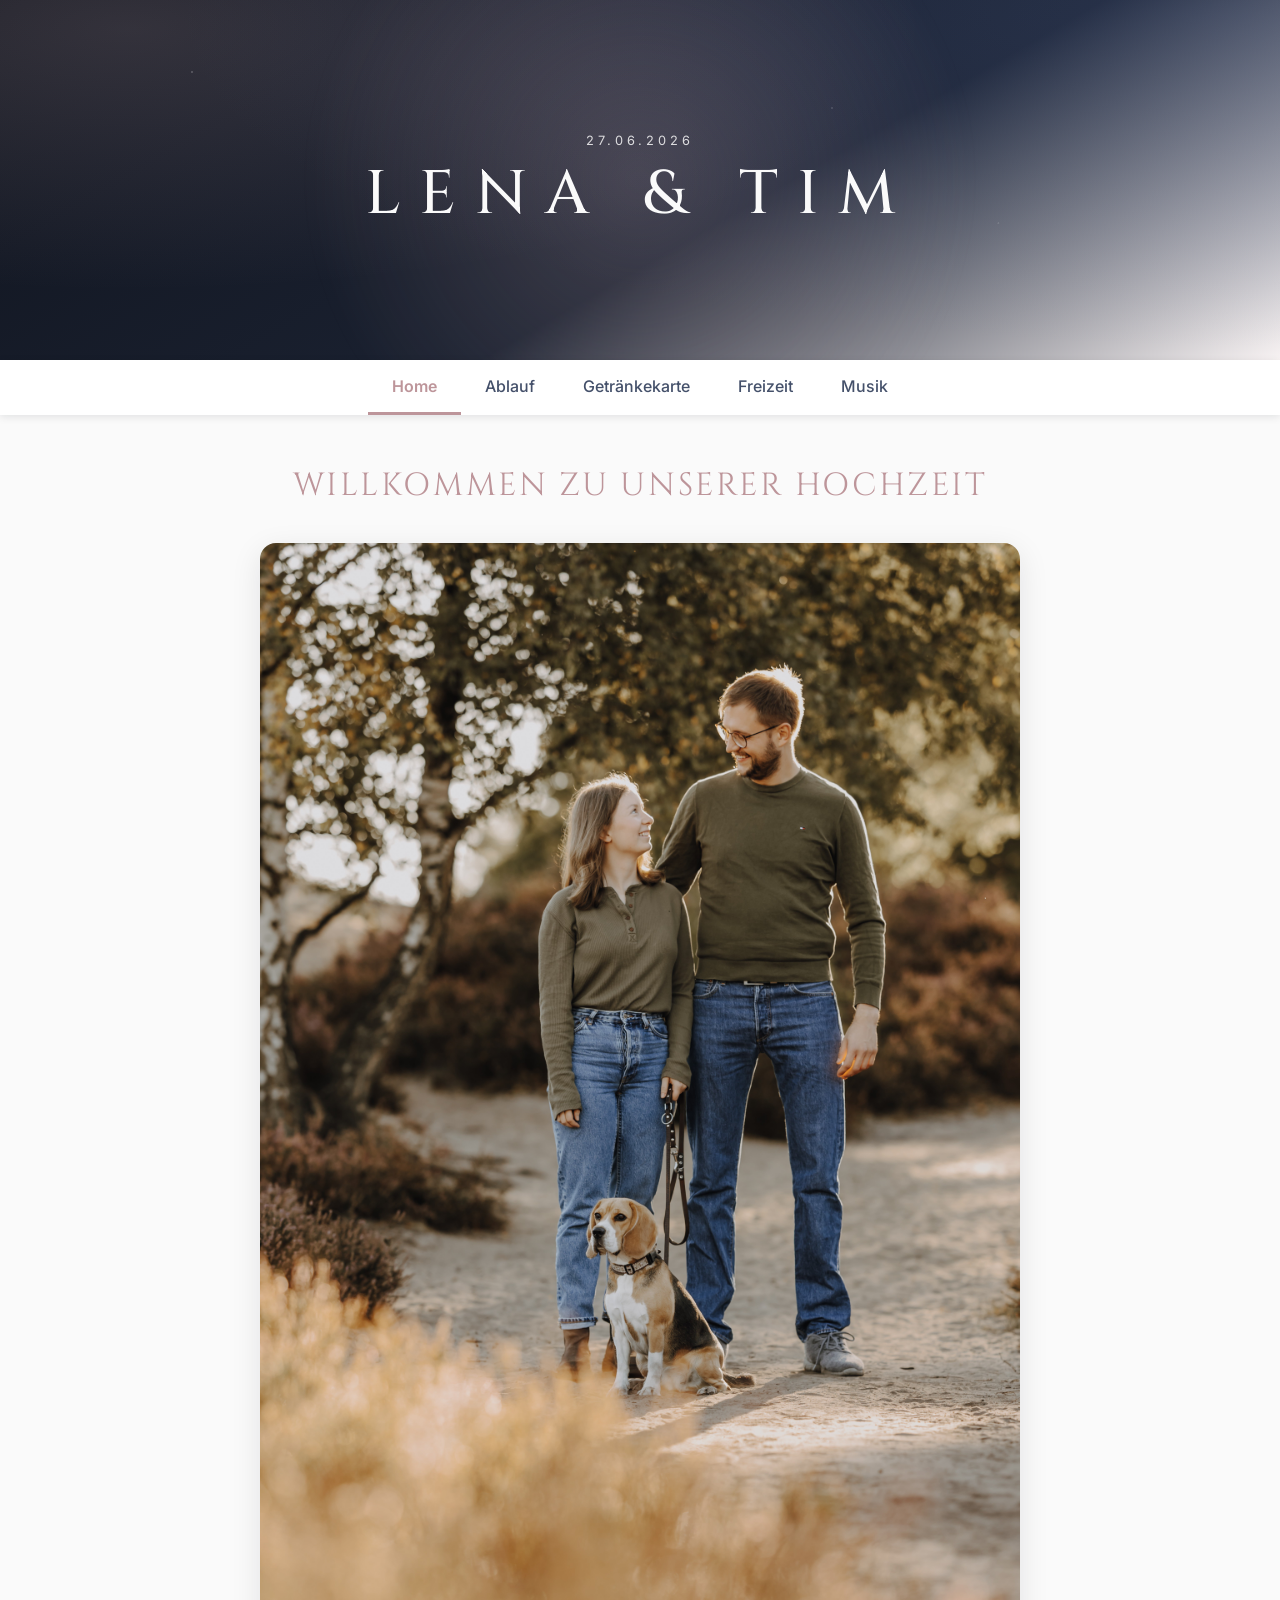
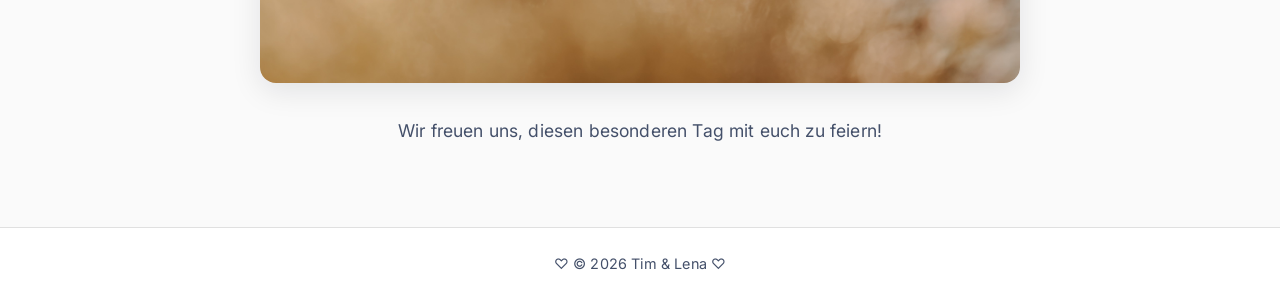
==== commit f834393e: "Remove cosmic link SVG from header and adjust cosmic-hero styles for improved responsiveness and aes" ====
--- a/index.html
+++ b/index.html
@@ -18,16 +18,6 @@
         <div class="cosmic-hero__content">
             <p class="cosmic-hero__kicker">27.06.2026</p>
             <h1>Lena &amp; Tim</h1>
-            <svg class="cosmic-link" viewBox="0 0 320 64" role="img" aria-label="Verbindende Sternenkonstellation">
-                <title>Verbindende Sternenkonstellation</title>
-                <path d="M24 44 C86 10, 130 10, 160 32 C190 54, 234 54, 296 20" />
-                <path d="M24 20 C84 54, 130 54, 160 32 C190 10, 236 10, 296 44" />
-                <circle cx="24" cy="44" r="2.6" />
-                <circle cx="24" cy="20" r="2.1" />
-                <circle cx="160" cy="32" r="3.1" />
-                <circle cx="296" cy="20" r="2.6" />
-                <circle cx="296" cy="44" r="2.1" />
-            </svg>
         </div>
     </header>
 
--- a/styles copy.css
+++ b/styles copy.css
@@ -1765,11 +1765,11 @@
 
     .cosmic-hero {
         position: relative;
-        min-height: min(76vh, 720px);
+        min-height: clamp(170px, 40vh, 430px);
         display: grid;
         place-items: center;
         overflow: hidden;
-        padding: clamp(4rem, 9vh, 7rem) 1.25rem;
+        padding: clamp(1.25rem, 3.6vh, 2.4rem) 1.1rem;
         background:
             radial-gradient(120% 140% at 10% 8%, rgba(232, 197, 200, 0.16) 0%, rgba(232, 197, 200, 0) 52%),
             radial-gradient(140% 160% at 95% 4%, rgba(95, 120, 180, 0.2) 0%, rgba(95, 120, 180, 0) 58%),
@@ -1808,11 +1808,11 @@
         font-size: 0.8rem;
         text-transform: uppercase;
         letter-spacing: 0.3em;
-        margin-bottom: 1.25rem;
+        margin-bottom: 0.65rem;
     }
 
     .cosmic-hero h1 {
-        font-size: clamp(2.3rem, 6vw, 5.2rem);
+        font-size: clamp(1.9rem, 4.8vw, 4rem);
         line-height: 1.08;
         font-weight: 500;
         letter-spacing: clamp(0.16em, 1.5vw, 0.34em);
@@ -1826,8 +1826,8 @@
 
     .cosmic-link {
         display: block;
-        width: min(480px, 88vw);
-        margin: 1.8rem auto 0;
+        width: min(380px, 84vw);
+        margin: 0.8rem auto 0;
         overflow: visible;
     }
 
@@ -1835,6 +1835,12 @@
         fill: none;
         stroke: rgba(232, 197, 200, 0.72);
         stroke-width: 1.3;
+    }
+
+    .cosmic-link ellipse {
+        fill: none;
+        stroke: rgba(232, 197, 200, 0.78);
+        stroke-width: 1.15;
     }
 
     .cosmic-link circle {
@@ -1927,6 +1933,9 @@
         margin-bottom: 0.55rem;
         font-size: clamp(1.1rem, 2.2vw, 1.35rem);
         letter-spacing: 0.09em;
+        font-family: var(--font-heading);
+        color: var(--dunkel-rosa);
+        font-weight: 500;
     }
 
     .timeline-event-preview {
@@ -1988,15 +1997,24 @@
 
     @media (max-width: 768px) {
         .cosmic-hero {
-            min-height: 62vh;
+            min-height: 25svh;
+            padding: 0.9rem 0.85rem;
         }
 
         .cosmic-hero h1 {
+            font-size: clamp(1.45rem, 8.2vw, 2.1rem);
             letter-spacing: 0.14em;
         }
 
         .cosmic-hero__kicker {
+            font-size: 0.68rem;
             letter-spacing: 0.24em;
+            margin-bottom: 0.4rem;
+        }
+
+        .cosmic-link {
+            width: min(300px, 82vw);
+            margin-top: 0.45rem;
         }
 
         .timeline-modern {
